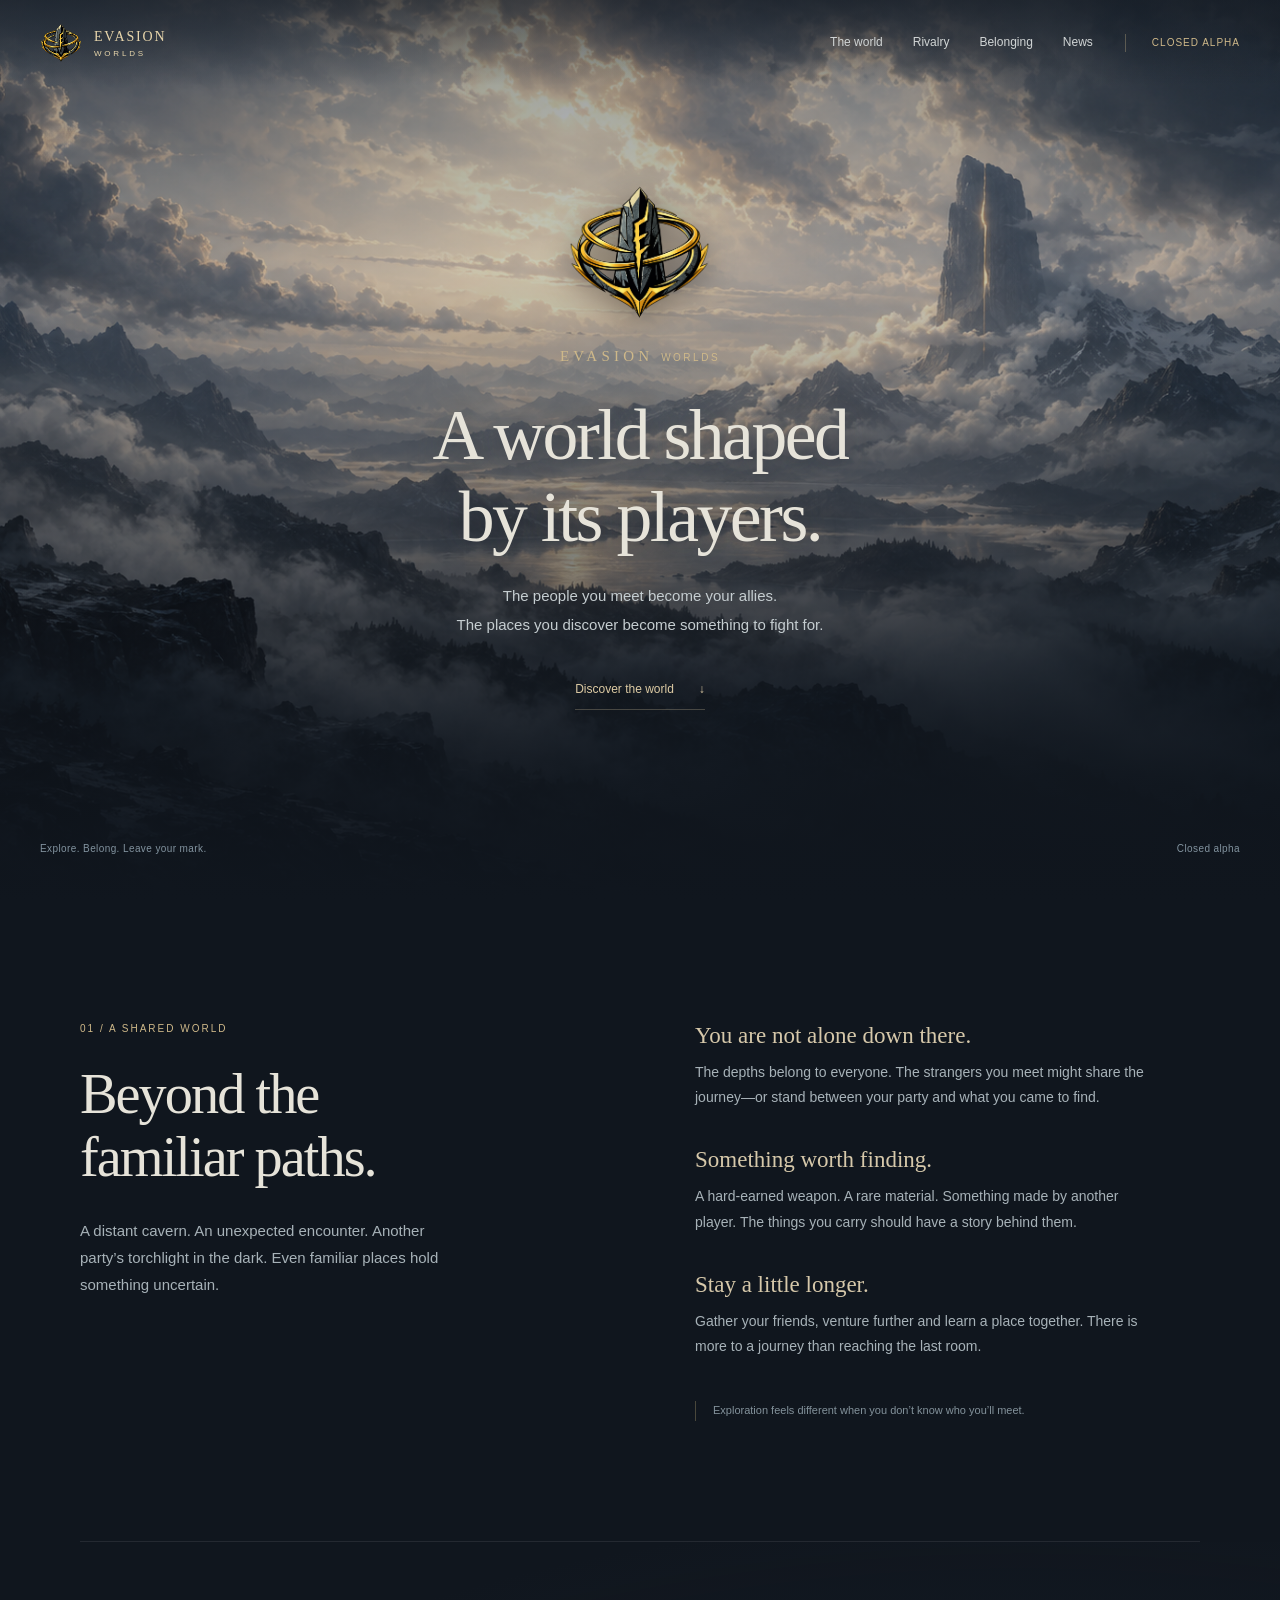
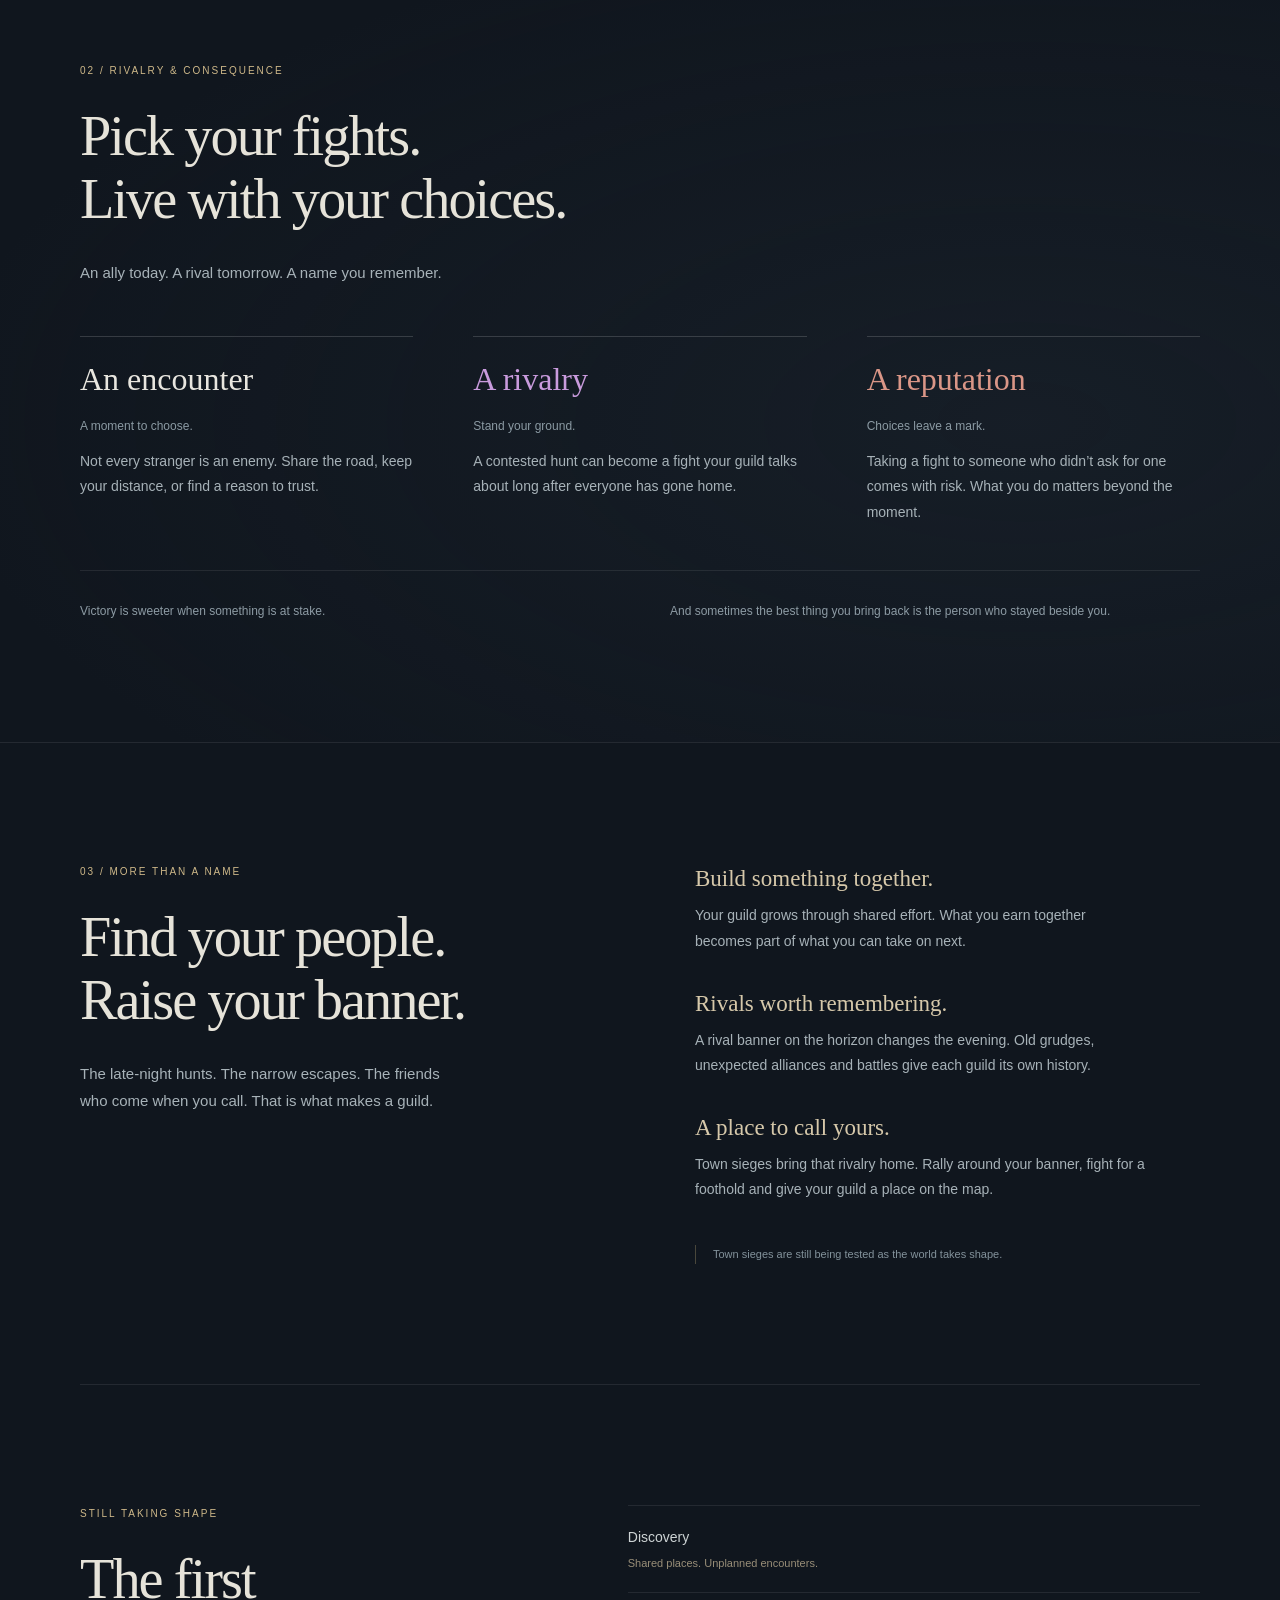
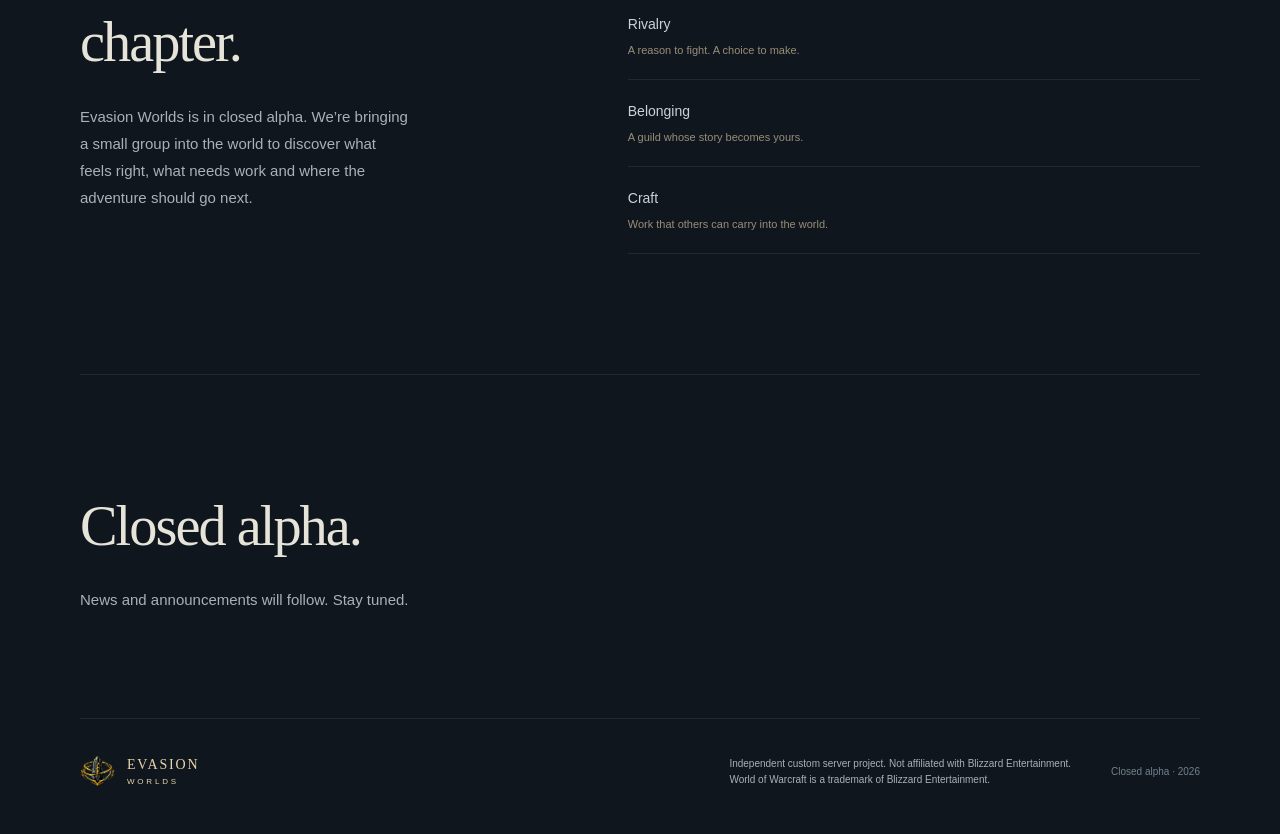
==== index.html @ 2c48daef "Align navigation and metadata with simple alpha notice" ====
<!doctype html>
<html lang="en">
<head>
  <meta charset="utf-8">
  <meta name="viewport" content="width=device-width,initial-scale=1">
  <meta name="theme-color" content="#10161e">
  <meta name="description" content="Explore Evasion Worlds: a shared world of discovery, guild rivalries and choices that leave their mark. Currently in closed alpha.">
  <meta property="og:title" content="Evasion Worlds — A world shaped by its players">
  <meta property="og:description" content="Shared dungeons. Guild rivalries. A world worth fighting for. Currently in closed alpha.">
  <meta property="og:image" content="https://monolitas.github.io/Evasion-Wow-website/assets/mist-world.png">
  <title>Evasion Worlds · Closed Alpha</title>
  <link rel="icon" href="assets/evasion-worlds-mark.png" type="image/png">
  <link rel="preload" href="assets/mist-world.png" as="image">
  <link rel="stylesheet" href="styles.css">
</head>
<body>
  <a class="skip-link" href="#main">Skip to content</a>
  <header class="site-header">
    <a class="brand" href="#home" aria-label="Evasion Worlds home"><img src="assets/evasion-worlds-mark.png" width="42" height="42" alt=""><span>EVASION <small>WORLDS</small></span></a>
    <button class="menu-toggle" aria-controls="navigation" aria-expanded="false" aria-label="Open navigation">Menu <span aria-hidden="true">☰</span></button>
    <nav id="navigation" aria-label="Main navigation"><a href="#world">The world</a><a href="#conflict">Rivalry</a><a href="#guilds">Belonging</a><a href="#join">News</a></nav>
    <span class="alpha-label">Closed alpha</span>
  </header>
  <main id="main">
    <section class="hero" id="home" aria-labelledby="hero-title">
      <div class="hero-art" aria-hidden="true"></div>
      <div class="hero-content">
        <img class="hero-mark" src="assets/evasion-worlds-mark.png" width="156" height="156" alt="Gold rings surrounding the Evasion monolith">
        <p class="wordmark">EVASION <span>WORLDS</span></p>
        <h1 id="hero-title">A world shaped<br>by its players.</h1>
        <p class="hero-description">The people you meet become your allies.<br>The places you discover become something to fight for.</p>
        <a class="text-link" href="#world">Discover the world <span aria-hidden="true">↓</span></a>
      </div>
      <div class="hero-foot"><span>Explore. Belong. Leave your mark.</span><span>Closed alpha</span></div>
    </section>
    <section class="chapter world" id="world" aria-labelledby="world-title">
      <div class="chapter-intro"><p class="eyebrow">01 / A shared world</p><h2 id="world-title">Beyond the<br>familiar paths.</h2><p>A distant cavern. An unexpected encounter. Another party’s torchlight in the dark. Even familiar places hold something uncertain.</p></div>
      <div class="chapter-detail">
        <article><h3>You are not alone down there.</h3><p>The depths belong to everyone. The strangers you meet might share the journey—or stand between your party and what you came to find.</p></article>
        <article><h3>Something worth finding.</h3><p>A hard-earned weapon. A rare material. Something made by another player. The things you carry should have a story behind them.</p></article>
        <article><h3>Stay a little longer.</h3><p>Gather your friends, venture further and learn a place together. There is more to a journey than reaching the last room.</p></article>
        <p class="margin-note">Exploration feels different when you don’t know who you’ll meet.</p>
      </div>
    </section>
    <section class="conflict" id="conflict" aria-labelledby="conflict-title">
      <div class="section-inner">
        <p class="eyebrow">02 / Rivalry & consequence</p><h2 id="conflict-title">Pick your fights.<br>Live with your choices.</h2>
        <p class="section-lead">An ally today. A rival tomorrow. A name you remember.</p>
        <div class="pvp-states">
          <article class="neutral"><span class="state-name">An encounter</span><h3>A moment to choose.</h3><p>Not every stranger is an enemy. Share the road, keep your distance, or find a reason to trust.</p></article>
          <article class="flagged"><span class="state-name">A rivalry</span><h3>Stand your ground.</h3><p>A contested hunt can become a fight your guild talks about long after everyone has gone home.</p></article>
          <article class="karma"><span class="state-name">A reputation</span><h3>Choices leave a mark.</h3><p>Taking a fight to someone who didn’t ask for one comes with risk. What you do matters beyond the moment.</p></article>
        </div>
        <div class="conflict-notes"><p>Victory is sweeter when something is at stake.</p><p>And sometimes the best thing you bring back is the person who stayed beside you.</p></div>
      </div>
    </section>
    <section class="chapter" id="guilds" aria-labelledby="guild-title">
      <div class="chapter-intro"><p class="eyebrow">03 / More than a name</p><h2 id="guild-title">Find your people.<br>Raise your banner.</h2><p>The late-night hunts. The narrow escapes. The friends who come when you call. That is what makes a guild.</p></div>
      <div class="chapter-detail">
        <article><h3>Build something together.</h3><p>Your guild grows through shared effort. What you earn together becomes part of what you can take on next.</p></article>
        <article><h3>Rivals worth remembering.</h3><p>A rival banner on the horizon changes the evening. Old grudges, unexpected alliances and battles give each guild its own history.</p></article>
        <article><h3>A place to call yours.</h3><p>Town sieges bring that rivalry home. Rally around your banner, fight for a foothold and give your guild a place on the map.</p></article>
        <p class="margin-note">Town sieges are still being tested as the world takes shape.</p>
      </div>
    </section>
    <section class="development section-inner" id="progress" aria-labelledby="progress-title">
      <div><p class="eyebrow">Still taking shape</p><h2 id="progress-title">The first<br>chapter.</h2><p>Evasion Worlds is in closed alpha. We’re bringing a small group into the world to discover what feels right, what needs work and where the adventure should go next.</p></div>
      <dl class="progress-list">
        <div><dt>Discovery</dt><dd>Shared places. Unplanned encounters.</dd></div>
        <div><dt>Rivalry</dt><dd>A reason to fight. A choice to make.</dd></div>
        <div><dt>Belonging</dt><dd>A guild whose story becomes yours.</dd></div>
        <div><dt>Craft</dt><dd>Work that others can carry into the world.</dd></div>
      </dl>
    </section>
    <section class="join section-inner" id="join" aria-labelledby="join-title">
      <h2 id="join-title">Closed alpha.</h2>
      <p>News and announcements will follow. Stay tuned.</p>
    </section>
  </main>
  <footer class="site-footer section-inner"><a class="brand" href="#home"><img src="assets/evasion-worlds-mark.png" width="35" height="35" alt=""><span>EVASION <small>WORLDS</small></span></a><p>Independent custom server project. Not affiliated with Blizzard Entertainment.<br>World of Warcraft is a trademark of Blizzard Entertainment.</p><span>Closed alpha · 2026</span></footer>
  <script src="script.js" defer></script>
</body>
</html>
---- styles.css ----
:root{color-scheme:dark;--ink:#10161e;--paper:#e6e3d9;--muted:#a7b2b8;--gold:#ceb889;--line:#ffffff15;--width:min(1120px,calc(100% - 72px))}
*{box-sizing:border-box}html{scroll-behavior:smooth;scroll-padding-top:90px}body{margin:0;background:var(--ink);color:var(--paper);font-family:"Segoe UI",Arial,sans-serif;font-size:15px;line-height:1.8}a{color:inherit;text-decoration:none}button{font:inherit}button,a,summary{-webkit-tap-highlight-color:transparent}a:focus-visible,button:focus-visible,summary:focus-visible{outline:2px solid var(--gold);outline-offset:6px}img{max-width:100%;height:auto}h1,h2,h3,p{margin-top:0}h1,h2,h3{font-family:Georgia,"Times New Roman",serif;font-weight:400}p{color:var(--muted)}.section-inner,.chapter{width:var(--width);margin-inline:auto}.eyebrow{font-size:10px;text-transform:uppercase;letter-spacing:.2em;color:var(--gold);margin-bottom:25px}.skip-link{position:fixed;top:10px;left:12px;background:var(--ink);padding:10px;z-index:99;transform:translateY(-160%)}.skip-link:focus{transform:none}
.site-header{height:86px;position:absolute;top:0;width:100%;z-index:5;display:flex;align-items:center;padding-inline:40px;gap:32px;background:linear-gradient(#10161e80,transparent)}.brand{display:flex;align-items:center;gap:12px;line-height:1.3}.brand img{object-fit:contain}.brand span{font:14px Georgia,serif;letter-spacing:.13em;color:#e7d5ab}.brand small{display:block;font:8px "Segoe UI",sans-serif;letter-spacing:.35em;margin-top:4px}.site-header nav{display:flex;gap:30px;margin-left:auto}.site-header nav a{font-size:12px;color:#d1d5d5}.site-header nav a:hover{color:#eed4a1}.alpha-label{font-size:10px;letter-spacing:.1em;text-transform:uppercase;color:var(--gold);border-left:1px solid #ccb88b55;padding-left:26px}.menu-toggle{display:none}
.hero{min-height:850px;height:min(1000px,100svh);position:relative;isolation:isolate;display:flex;align-items:center;justify-content:center;padding:110px 24px 120px}.hero-art{position:absolute;inset:0;z-index:-2;background:url("assets/mist-world.png") center/cover no-repeat}.hero::before{content:"";position:absolute;inset:0;z-index:-1;background:linear-gradient(#10161e75 0%,#10161e38 30%,#10161e85 64%,var(--ink) 100%)}.hero-content{text-align:center;max-width:780px}.hero-mark{display:block;width:145px;height:145px;object-fit:contain;margin:0 auto 23px;filter:drop-shadow(0 6px 16px #0006)}.wordmark{font:15px Georgia,serif;letter-spacing:.28em;color:var(--gold);margin-bottom:30px}.wordmark span{font:10px "Segoe UI",sans-serif;letter-spacing:.25em}.hero h1{font-size:clamp(44px,5.6vw,76px);line-height:1.14;letter-spacing:-.035em;margin-bottom:24px;text-shadow:0 2px 28px #10161e80}.hero-description{font-size:15px;line-height:1.9;color:#c5cdd0;margin-bottom:35px}.text-link{display:inline-flex;gap:25px;color:#ddcba4;font-size:12px;align-items:center;border-bottom:1px solid #ddcba444;padding-bottom:8px}.text-link:hover{border-color:#ddcba4}.hero-foot{position:absolute;bottom:42px;left:40px;right:40px;display:flex;justify-content:space-between;color:#82939f;font-size:10px;letter-spacing:.04em}
.chapter{display:grid;grid-template-columns:1fr 1fr;gap:110px;padding:120px 0;border-bottom:1px solid var(--line)}h2{font-size:clamp(40px,4.4vw,60px);line-height:1.12;letter-spacing:-.035em;margin-bottom:28px}.chapter-intro>p:last-child{max-width:380px}.chapter-detail article{margin-bottom:34px}.chapter-detail h3{font-size:23px;line-height:1.35;margin-bottom:9px;color:#d6c8aa}.chapter-detail p{font-size:14px;margin-bottom:0;max-width:450px}.chapter-detail .margin-note{font-size:11px;color:#83929b;border-left:1px solid #beaa7555;padding-left:17px;margin-top:42px}
.conflict{padding:120px 0;background:radial-gradient(ellipse at 80% 60%,#26323e45,transparent 75%);border-bottom:1px solid var(--line)}.section-lead{margin-bottom:50px}.pvp-states{display:grid;grid-template-columns:repeat(3,1fr);gap:60px}.pvp-states article{border-top:1px solid #ffffff28;padding-top:23px}.state-name{font:32px Georgia,serif;display:block;line-height:1.2;margin-bottom:17px}.pvp-states h3{font-family:"Segoe UI",sans-serif;font-size:12px;color:#8b9aa3}.pvp-states p{font-size:14px;margin-bottom:0}.neutral .state-name{color:#e8e6df}.flagged .state-name{color:#c99bdd}.karma .state-name{color:#da9687}.conflict-notes{display:flex;gap:60px;margin-top:45px;padding-top:30px;border-top:1px solid var(--line)}.conflict-notes p{font-size:12px;flex:1;color:#8d9ba4;margin-bottom:0}
.development{display:grid;grid-template-columns:1fr 1.25fr;gap:90px;padding:120px 0;border-bottom:1px solid var(--line)}.development>div>p:last-child{max-width:330px}.progress-list{margin:0;align-self:center}.progress-list>div{padding:19px 0;border-bottom:1px solid var(--line)}.progress-list>div:first-child{border-top:1px solid var(--line)}dt{font-size:14px;color:#cdd3d4}dd{margin:3px 0 0;font-size:11px;color:#988e78}.join{padding:120px 0 90px}.join>p:not(.eyebrow){max-width:570px}.join-steps{display:flex;gap:40px;margin:38px 0 55px;padding:24px 0;border-block:1px solid var(--line);font-size:12px;color:#a8b1b5}.join-steps b{font-weight:400;color:var(--gold);margin-right:12px;font-family:Georgia,serif}.faq{max-width:760px}.faq details{border-bottom:1px solid var(--line)}.faq summary{cursor:pointer;padding:19px 0;color:#d3d7d6;font-size:14px}.faq p{font-size:13px;margin:0 0 23px;max-width:640px}.site-footer{display:flex;align-items:center;gap:40px;border-top:1px solid var(--line);padding:35px 0 45px}.site-footer p{font-size:10px;line-height:1.6;margin:0 0 0 auto}.site-footer>span{font-size:10px;white-space:nowrap;color:#71818c}
@media(max-width:900px){:root{--width:calc(100% - 48px)}.site-header{padding-inline:24px;gap:20px}.site-header nav{gap:20px}.alpha-label{display:none}.chapter{gap:55px}.development{gap:45px}.pvp-states{gap:30px}.hero{min-height:800px}.site-footer{flex-wrap:wrap}.site-footer p{margin-left:0}.join-steps{gap:25px}}
@media(max-width:600px){:root{--width:calc(100% - 40px)}html{scroll-padding-top:25px}.site-header{height:75px;padding-inline:20px}.brand span{font-size:12px}.brand img{width:35px}.menu-toggle{display:flex;align-items:center;gap:12px;margin-left:auto;background:none;border:0;color:#d3d5d2;padding:10px;font-size:12px;cursor:pointer}.site-header nav{display:none;position:absolute;right:20px;top:65px;padding:22px;background:#151e27f5;border:1px solid #ffffff20;min-width:190px;flex-direction:column;gap:18px}.site-header nav.open{display:flex}.hero{min-height:760px;height:100svh;padding-inline:20px}.hero-mark{width:120px;height:120px}.hero h1{font-size:45px}.hero-description{font-size:13px}.hero-foot{left:20px;right:20px;bottom:28px;font-size:9px;gap:20px}.hero-foot span:last-child{text-align:right}.chapter,.development{grid-template-columns:1fr;gap:35px;padding:80px 0}h2{font-size:44px}.chapter-detail .margin-note{margin-top:25px}.conflict{padding:80px 0}.pvp-states{grid-template-columns:1fr;gap:35px}.conflict-notes{display:block;margin-top:30px}.conflict-notes p+p{margin-top:20px}.join{padding-top:80px}.join-steps{flex-direction:column;gap:15px}.site-footer{gap:22px}.site-footer p{order:3;width:100%}.site-footer>span{margin-left:auto}}
@media(prefers-reduced-motion:reduce){html{scroll-behavior:auto}}
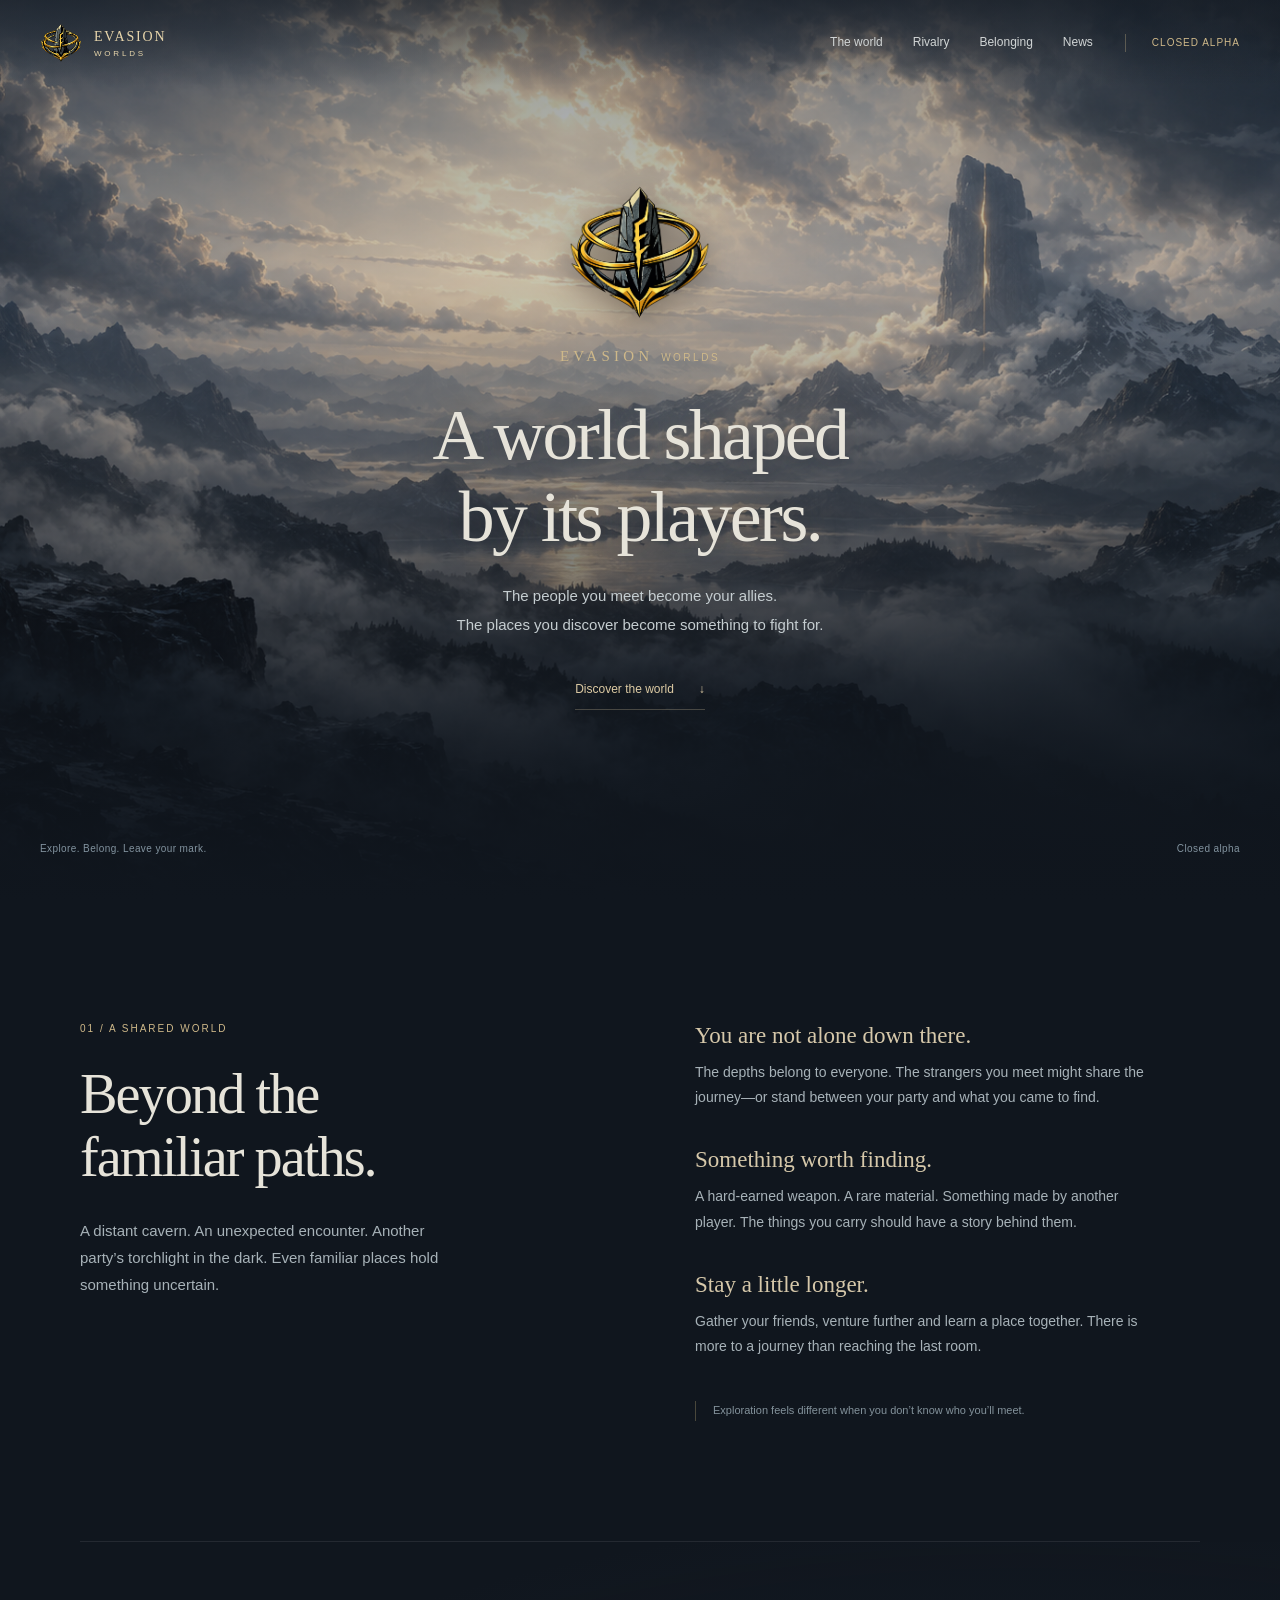
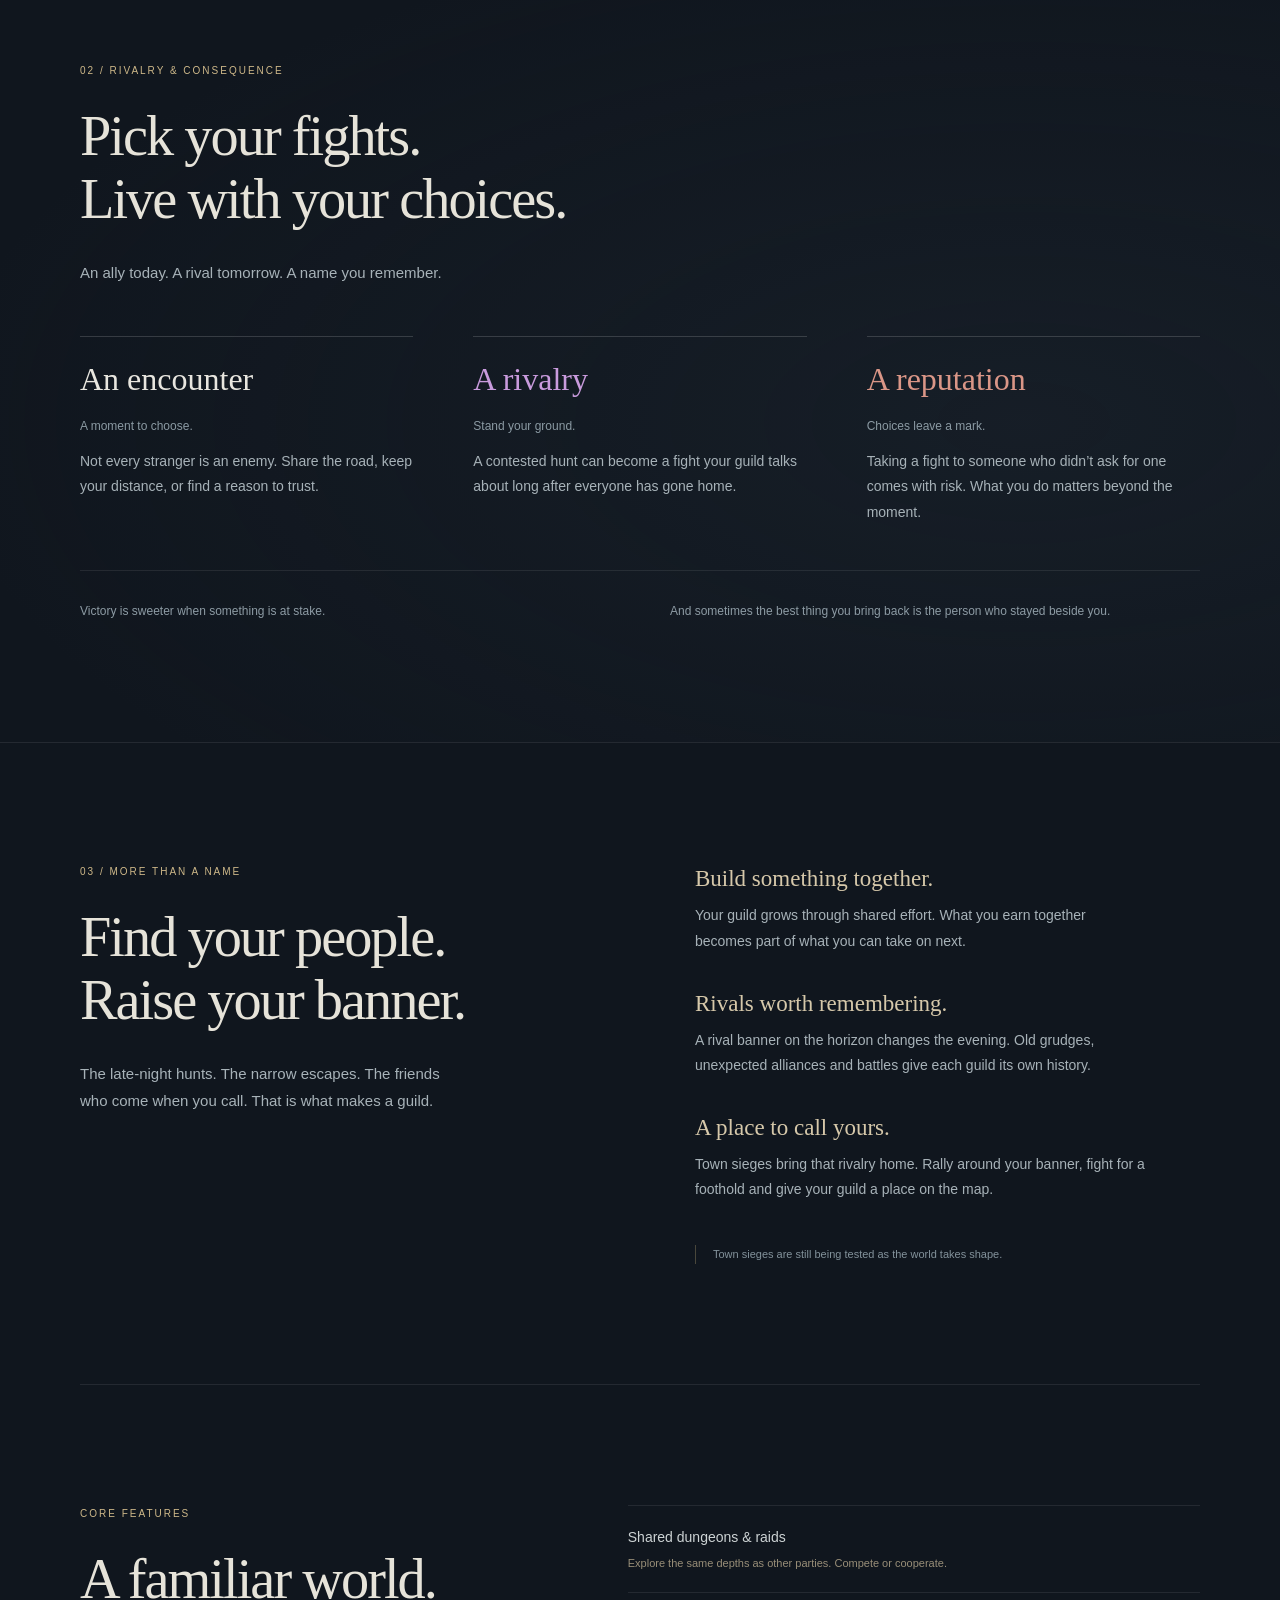
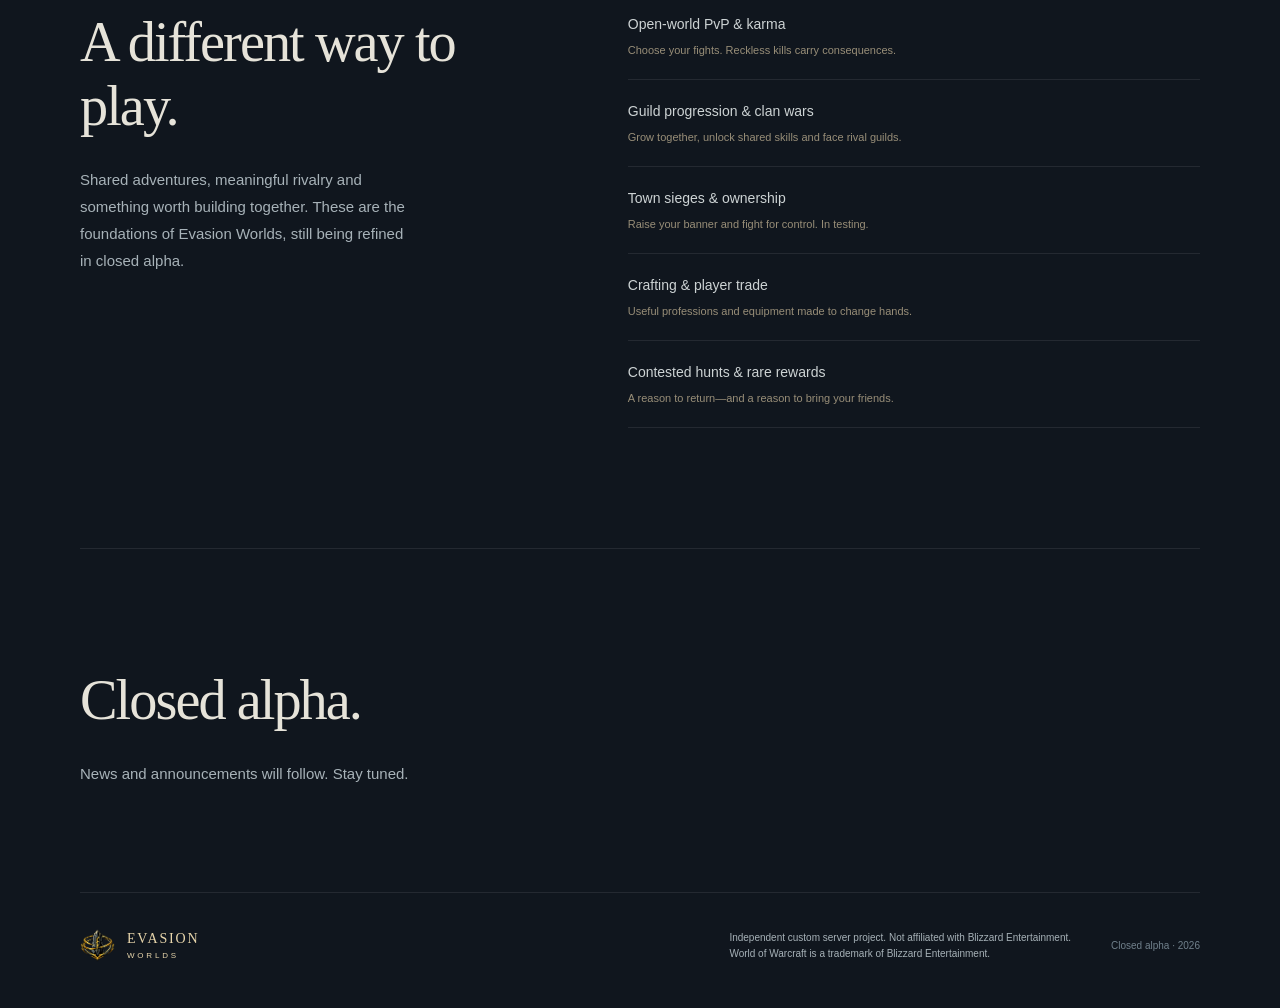
==== commit 19c41c6f: "Add concise Evasion core features overview" ====
--- a/index.html
+++ b/index.html
@@ -64,12 +64,14 @@
       </div>
     </section>
     <section class="development section-inner" id="progress" aria-labelledby="progress-title">
-      <div><p class="eyebrow">Still taking shape</p><h2 id="progress-title">The first<br>chapter.</h2><p>Evasion Worlds is in closed alpha. We’re bringing a small group into the world to discover what feels right, what needs work and where the adventure should go next.</p></div>
+      <div><p class="eyebrow">Core features</p><h2 id="progress-title">A familiar world.<br>A different way to play.</h2><p>Shared adventures, meaningful rivalry and something worth building together. These are the foundations of Evasion Worlds, still being refined in closed alpha.</p></div>
       <dl class="progress-list">
-        <div><dt>Discovery</dt><dd>Shared places. Unplanned encounters.</dd></div>
-        <div><dt>Rivalry</dt><dd>A reason to fight. A choice to make.</dd></div>
-        <div><dt>Belonging</dt><dd>A guild whose story becomes yours.</dd></div>
-        <div><dt>Craft</dt><dd>Work that others can carry into the world.</dd></div>
+        <div><dt>Shared dungeons & raids</dt><dd>Explore the same depths as other parties. Compete or cooperate.</dd></div>
+        <div><dt>Open-world PvP & karma</dt><dd>Choose your fights. Reckless kills carry consequences.</dd></div>
+        <div><dt>Guild progression & clan wars</dt><dd>Grow together, unlock shared skills and face rival guilds.</dd></div>
+        <div><dt>Town sieges & ownership</dt><dd>Raise your banner and fight for control. In testing.</dd></div>
+        <div><dt>Crafting & player trade</dt><dd>Useful professions and equipment made to change hands.</dd></div>
+        <div><dt>Contested hunts & rare rewards</dt><dd>A reason to return—and a reason to bring your friends.</dd></div>
       </dl>
     </section>
     <section class="join section-inner" id="join" aria-labelledby="join-title">
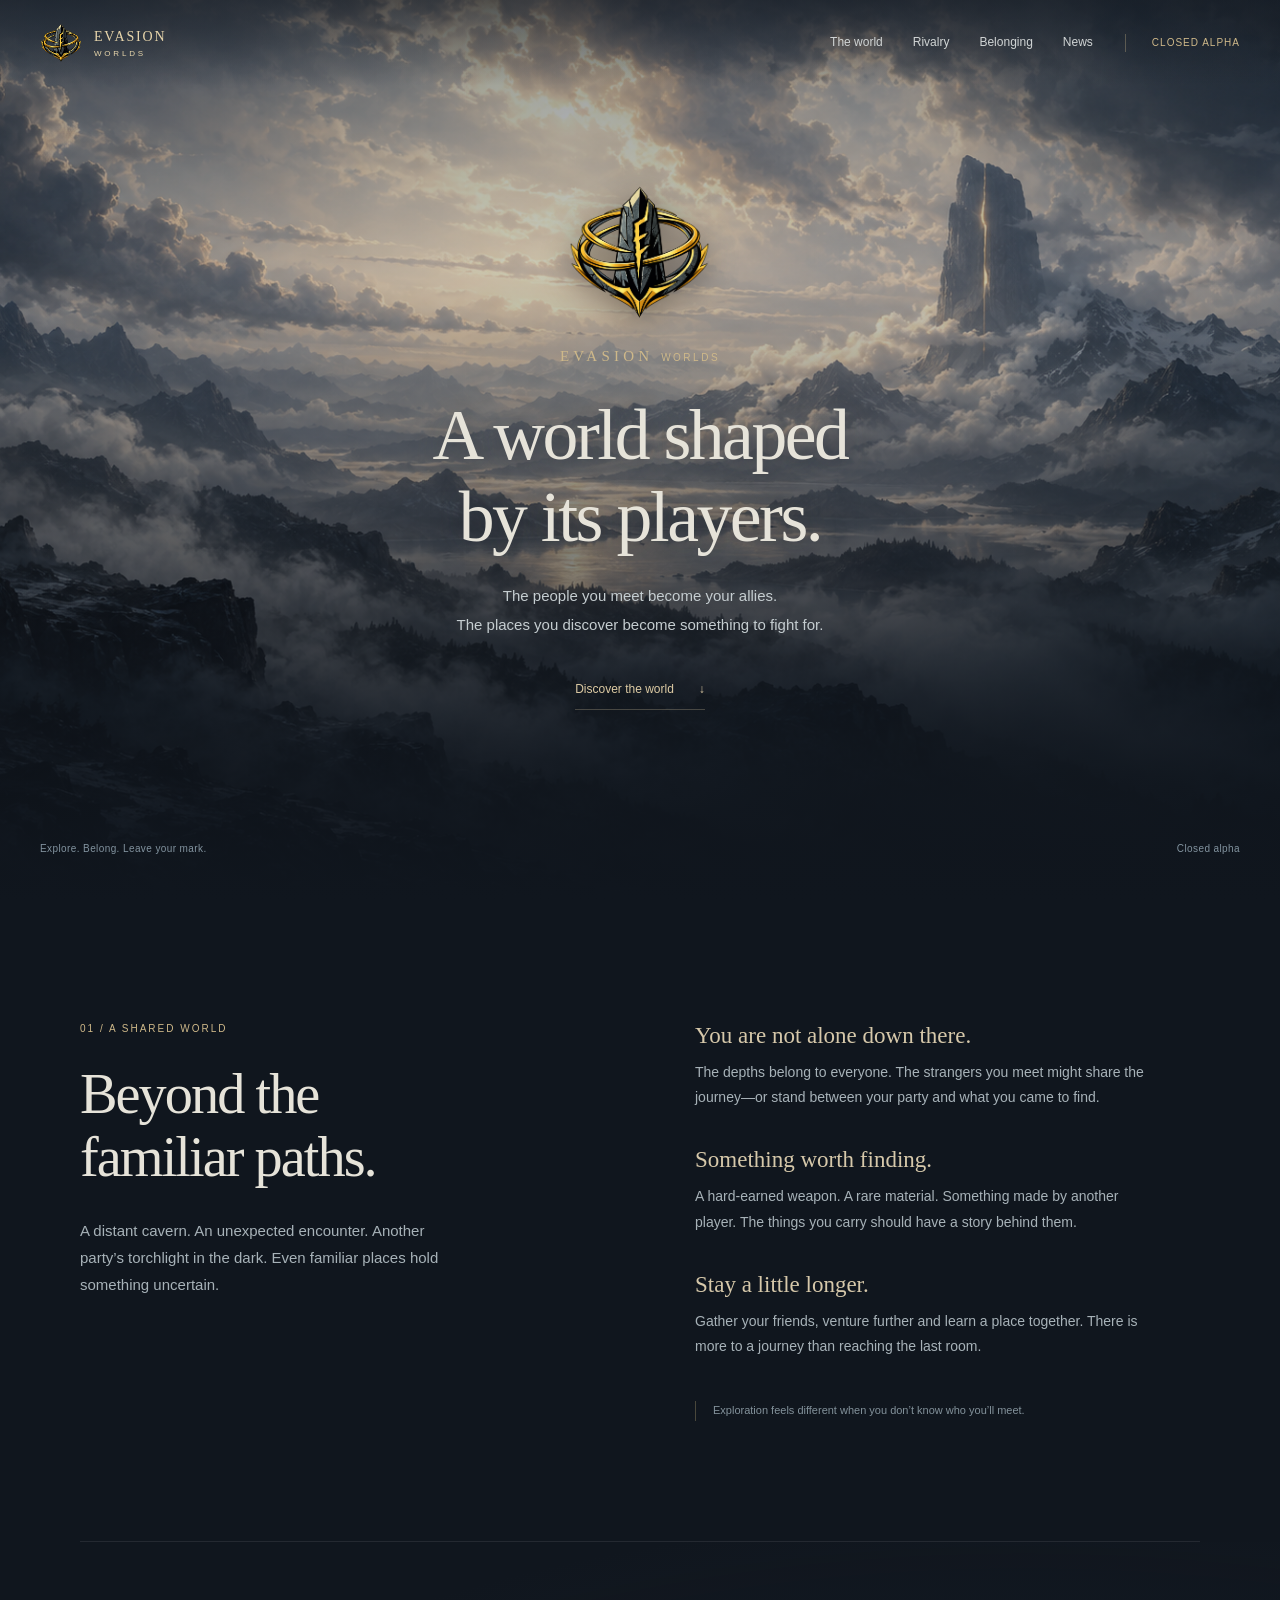
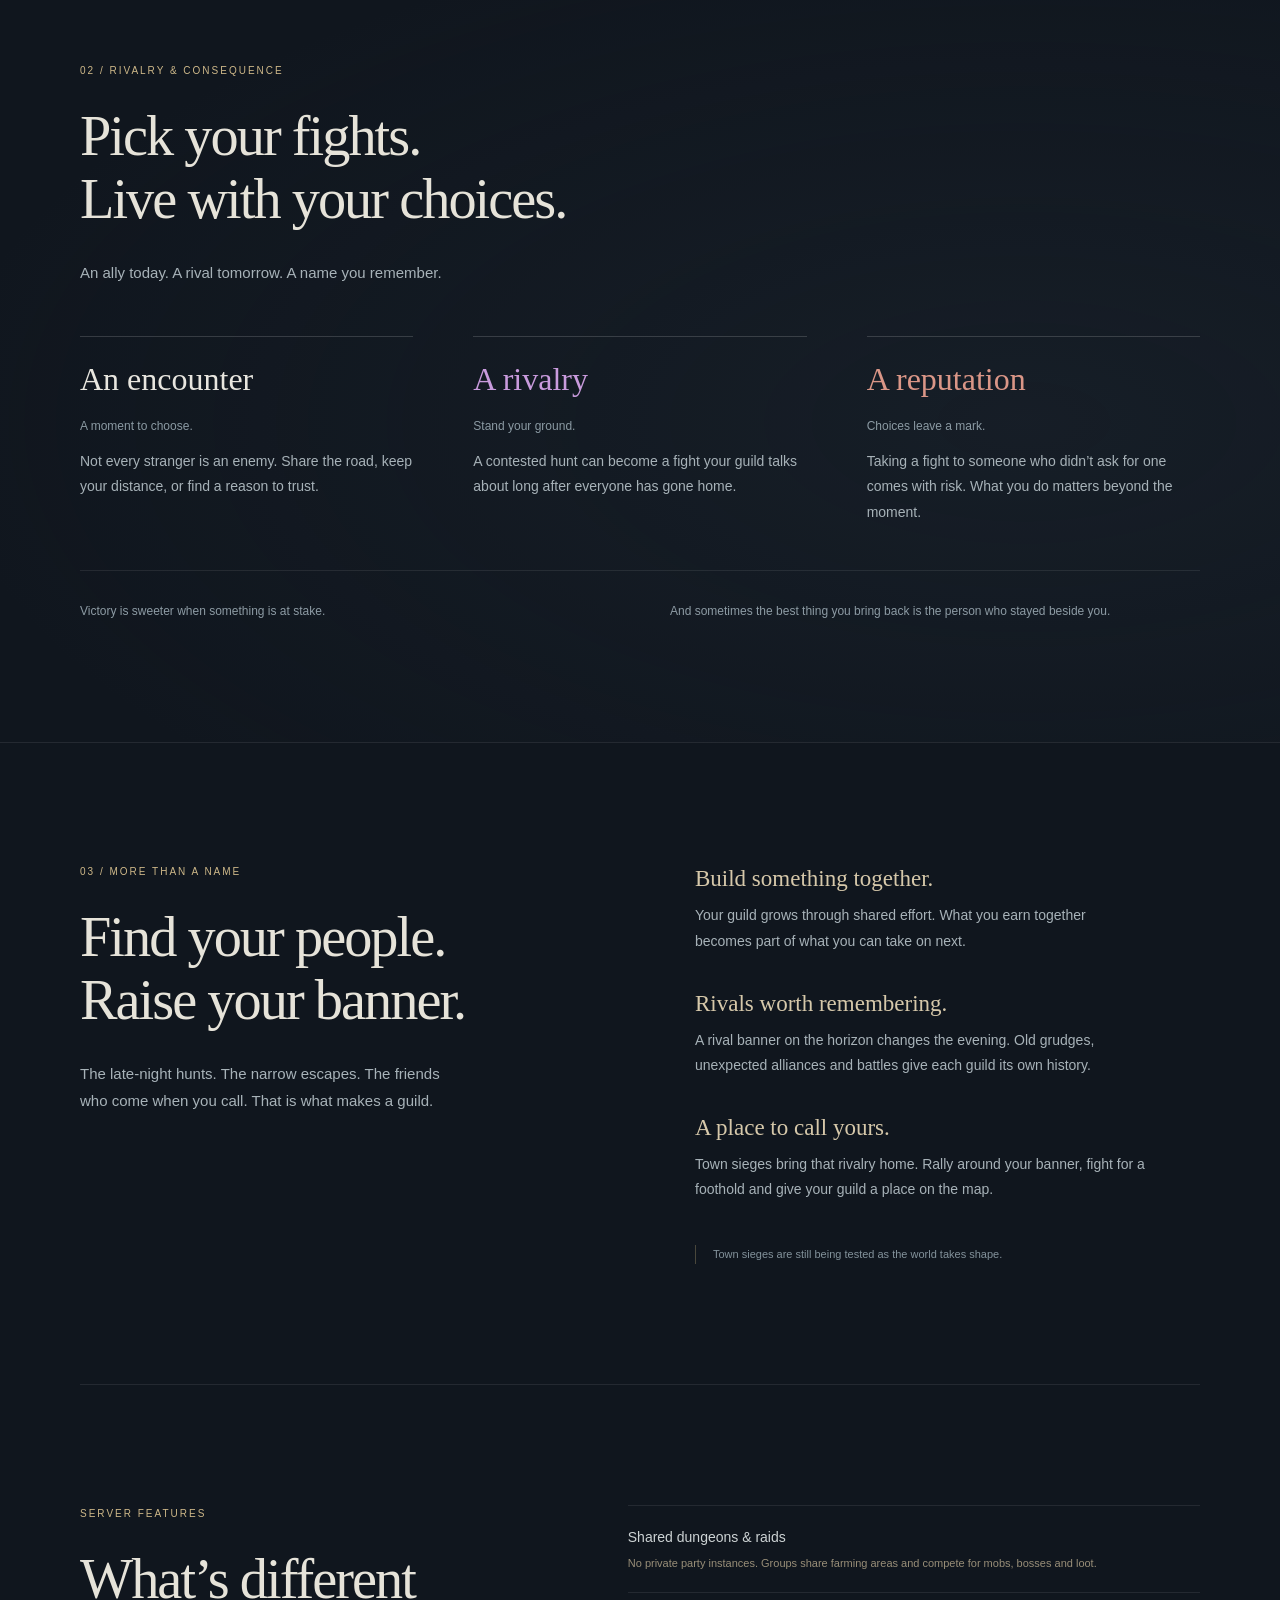
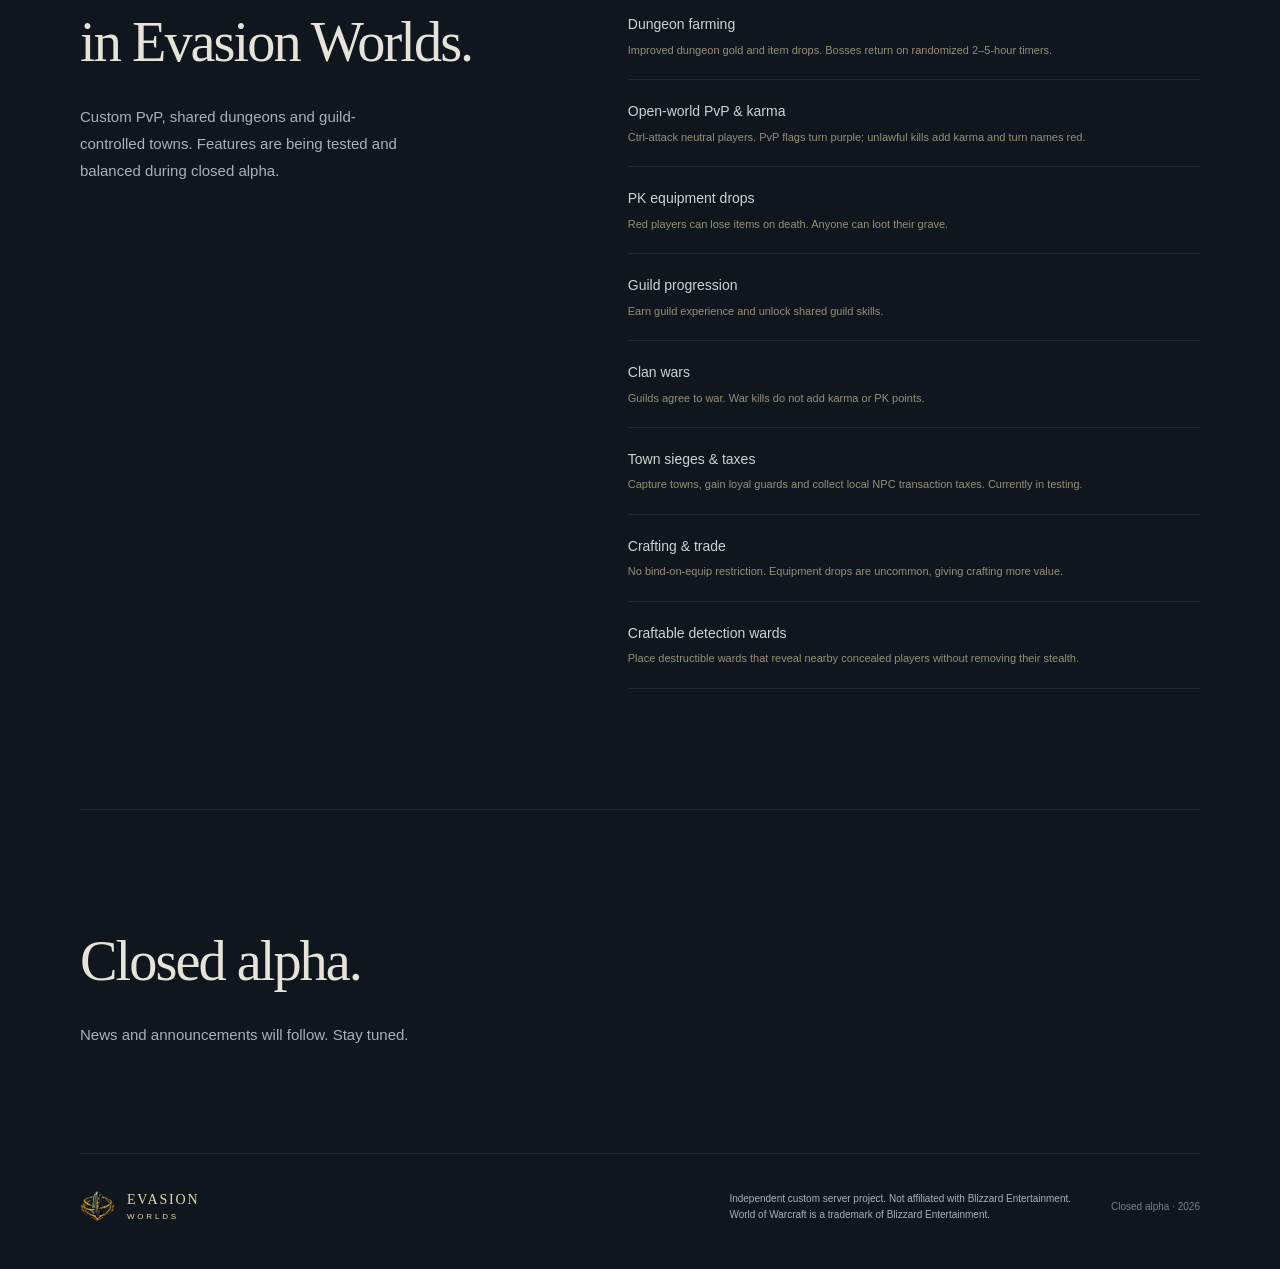
==== commit d715ea82: "Replace abstract feature copy with concise server mechanics" ====
--- a/index.html
+++ b/index.html
@@ -64,14 +64,17 @@
       </div>
     </section>
     <section class="development section-inner" id="progress" aria-labelledby="progress-title">
-      <div><p class="eyebrow">Core features</p><h2 id="progress-title">A familiar world.<br>A different way to play.</h2><p>Shared adventures, meaningful rivalry and something worth building together. These are the foundations of Evasion Worlds, still being refined in closed alpha.</p></div>
+      <div><p class="eyebrow">Server features</p><h2 id="progress-title">What’s different<br>in Evasion Worlds.</h2><p>Custom PvP, shared dungeons and guild-controlled towns. Features are being tested and balanced during closed alpha.</p></div>
       <dl class="progress-list">
-        <div><dt>Shared dungeons & raids</dt><dd>Explore the same depths as other parties. Compete or cooperate.</dd></div>
-        <div><dt>Open-world PvP & karma</dt><dd>Choose your fights. Reckless kills carry consequences.</dd></div>
-        <div><dt>Guild progression & clan wars</dt><dd>Grow together, unlock shared skills and face rival guilds.</dd></div>
-        <div><dt>Town sieges & ownership</dt><dd>Raise your banner and fight for control. In testing.</dd></div>
-        <div><dt>Crafting & player trade</dt><dd>Useful professions and equipment made to change hands.</dd></div>
-        <div><dt>Contested hunts & rare rewards</dt><dd>A reason to return—and a reason to bring your friends.</dd></div>
+        <div><dt>Shared dungeons & raids</dt><dd>No private party instances. Groups share farming areas and compete for mobs, bosses and loot.</dd></div>
+        <div><dt>Dungeon farming</dt><dd>Improved dungeon gold and item drops. Bosses return on randomized 2–5-hour timers.</dd></div>
+        <div><dt>Open-world PvP & karma</dt><dd>Ctrl-attack neutral players. PvP flags turn purple; unlawful kills add karma and turn names red.</dd></div>
+        <div><dt>PK equipment drops</dt><dd>Red players can lose items on death. Anyone can loot their grave.</dd></div>
+        <div><dt>Guild progression</dt><dd>Earn guild experience and unlock shared guild skills.</dd></div>
+        <div><dt>Clan wars</dt><dd>Guilds agree to war. War kills do not add karma or PK points.</dd></div>
+        <div><dt>Town sieges & taxes</dt><dd>Capture towns, gain loyal guards and collect local NPC transaction taxes. Currently in testing.</dd></div>
+        <div><dt>Crafting & trade</dt><dd>No bind-on-equip restriction. Equipment drops are uncommon, giving crafting more value.</dd></div>
+        <div><dt>Craftable detection wards</dt><dd>Place destructible wards that reveal nearby concealed players without removing their stealth.</dd></div>
       </dl>
     </section>
     <section class="join section-inner" id="join" aria-labelledby="join-title">
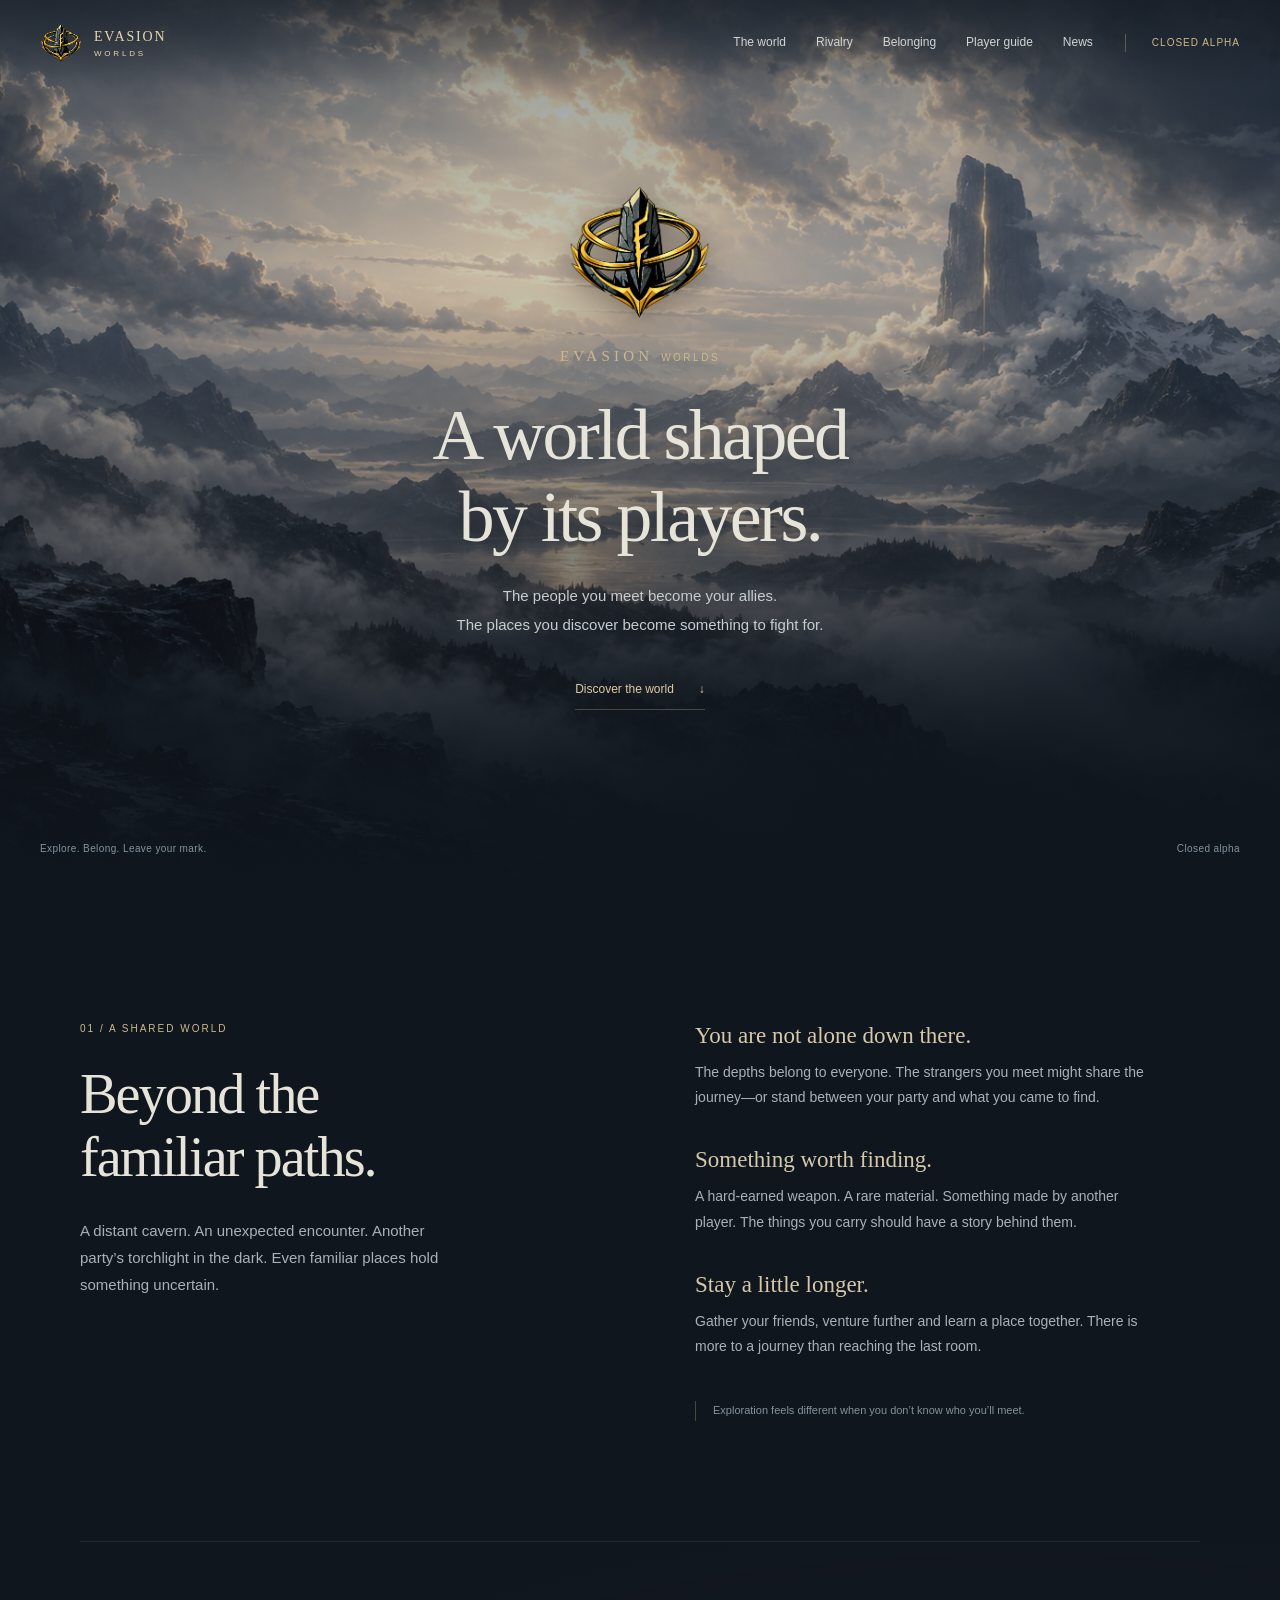
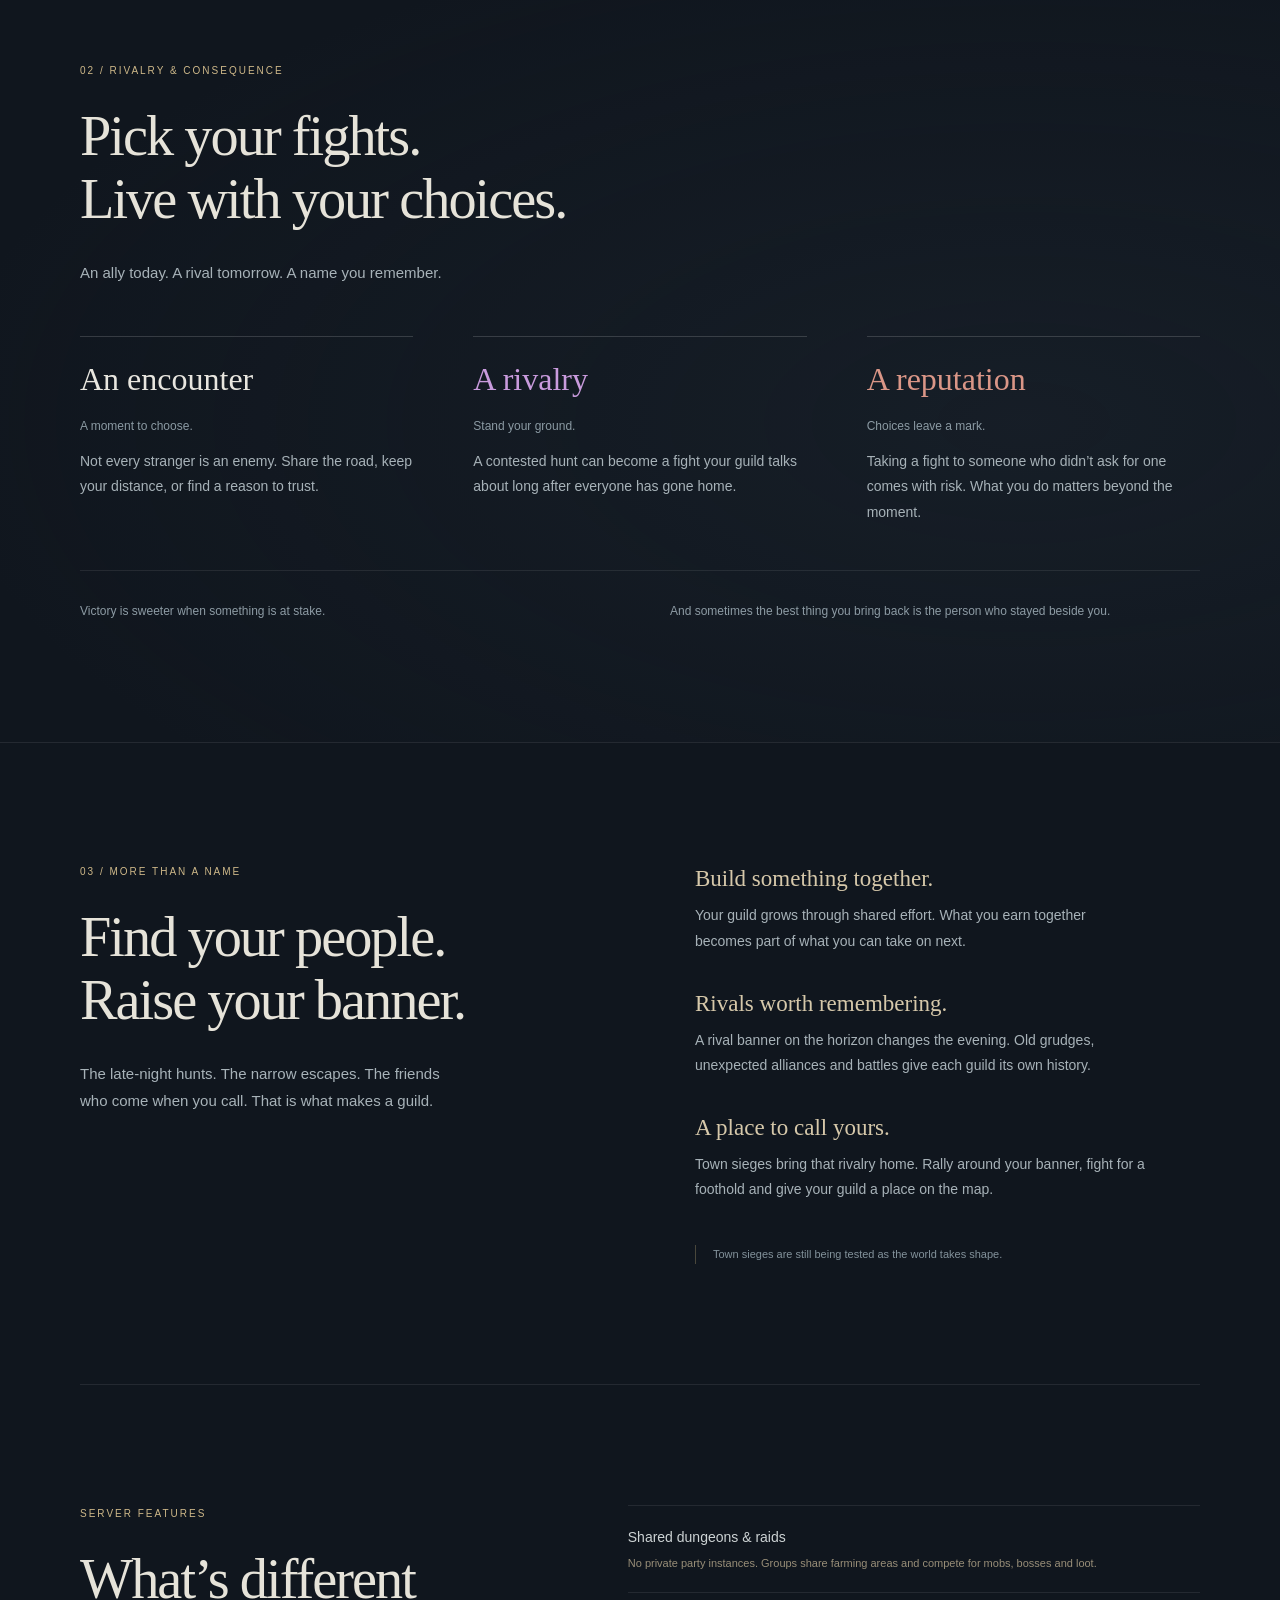
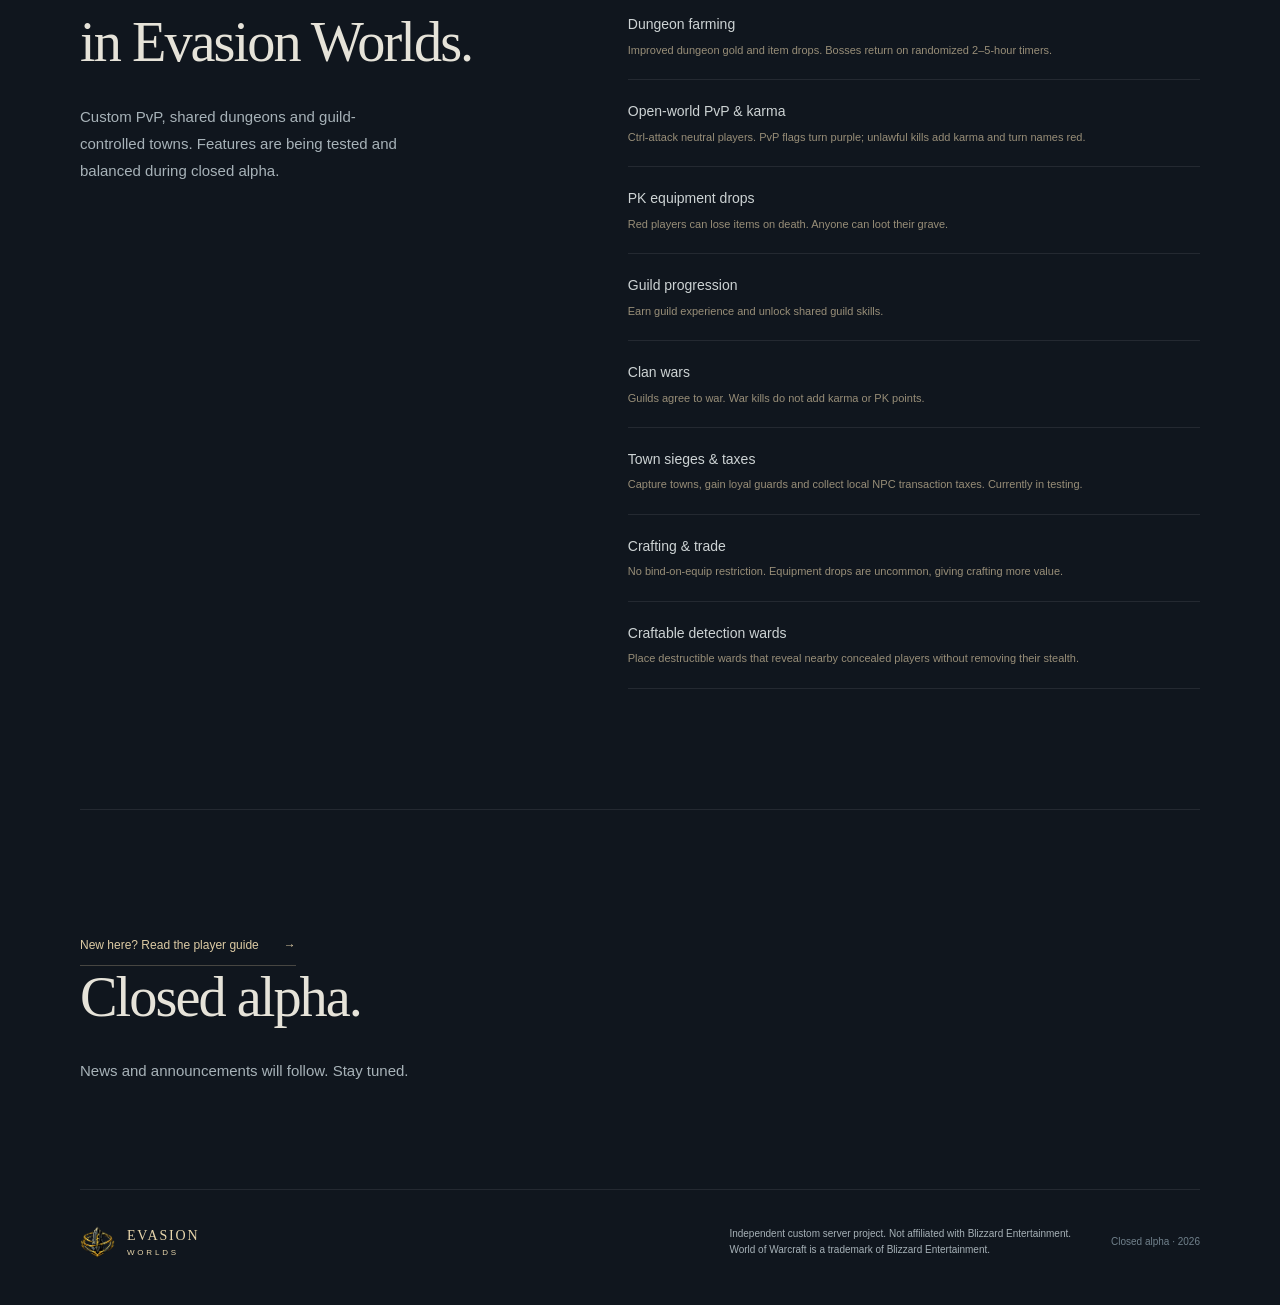
==== commit bc874b9b: "Add practical player onboarding guide for Evasion systems" ====
--- a/index.html
+++ b/index.html
@@ -18,7 +18,7 @@
   <header class="site-header">
     <a class="brand" href="#home" aria-label="Evasion Worlds home"><img src="assets/evasion-worlds-mark.png" width="42" height="42" alt=""><span>EVASION <small>WORLDS</small></span></a>
     <button class="menu-toggle" aria-controls="navigation" aria-expanded="false" aria-label="Open navigation">Menu <span aria-hidden="true">☰</span></button>
-    <nav id="navigation" aria-label="Main navigation"><a href="#world">The world</a><a href="#conflict">Rivalry</a><a href="#guilds">Belonging</a><a href="#join">News</a></nav>
+    <nav id="navigation" aria-label="Main navigation"><a href="#world">The world</a><a href="#conflict">Rivalry</a><a href="#guilds">Belonging</a><a href="guide.html">Player guide</a><a href="#join">News</a></nav>
     <span class="alpha-label">Closed alpha</span>
   </header>
   <main id="main">
@@ -78,6 +78,7 @@
       </dl>
     </section>
     <section class="join section-inner" id="join" aria-labelledby="join-title">
+      <a class="text-link" href="guide.html">New here? Read the player guide <span aria-hidden="true">→</span></a>
       <h2 id="join-title">Closed alpha.</h2>
       <p>News and announcements will follow. Stay tuned.</p>
     </section>
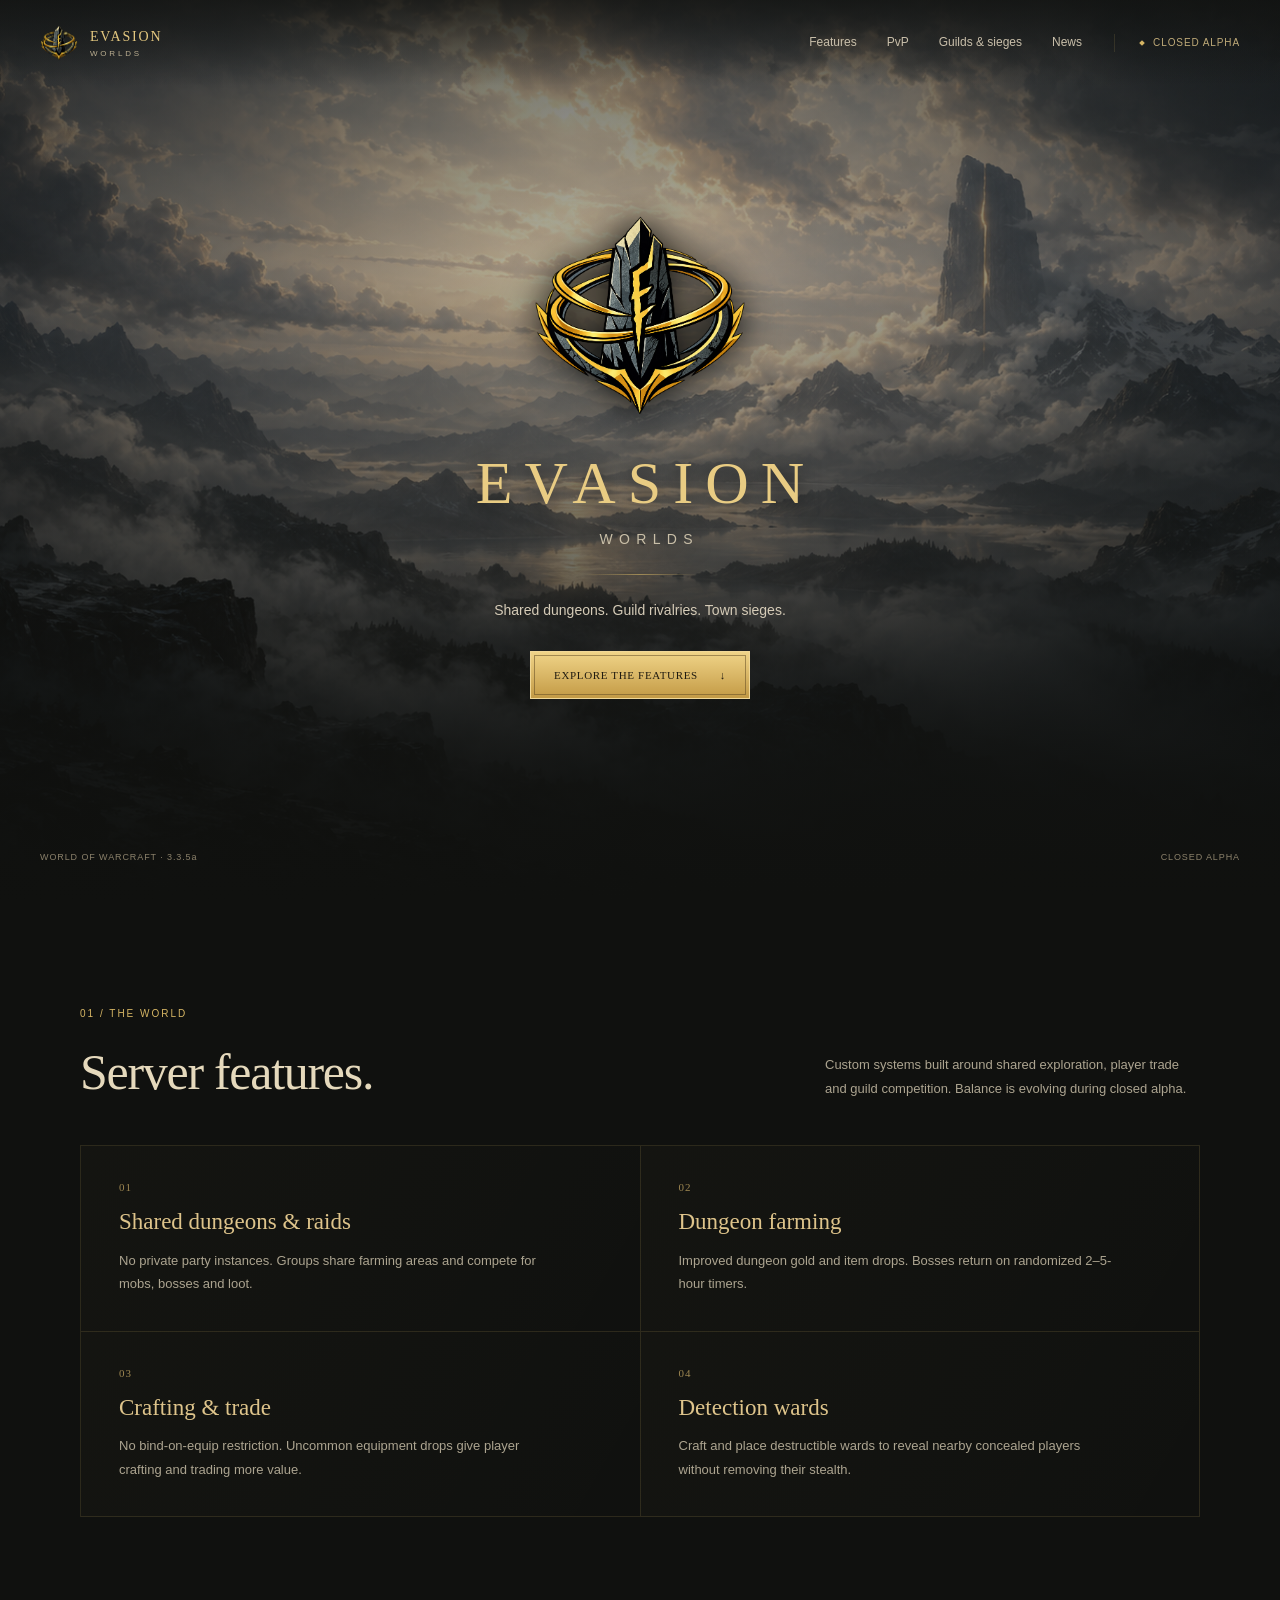
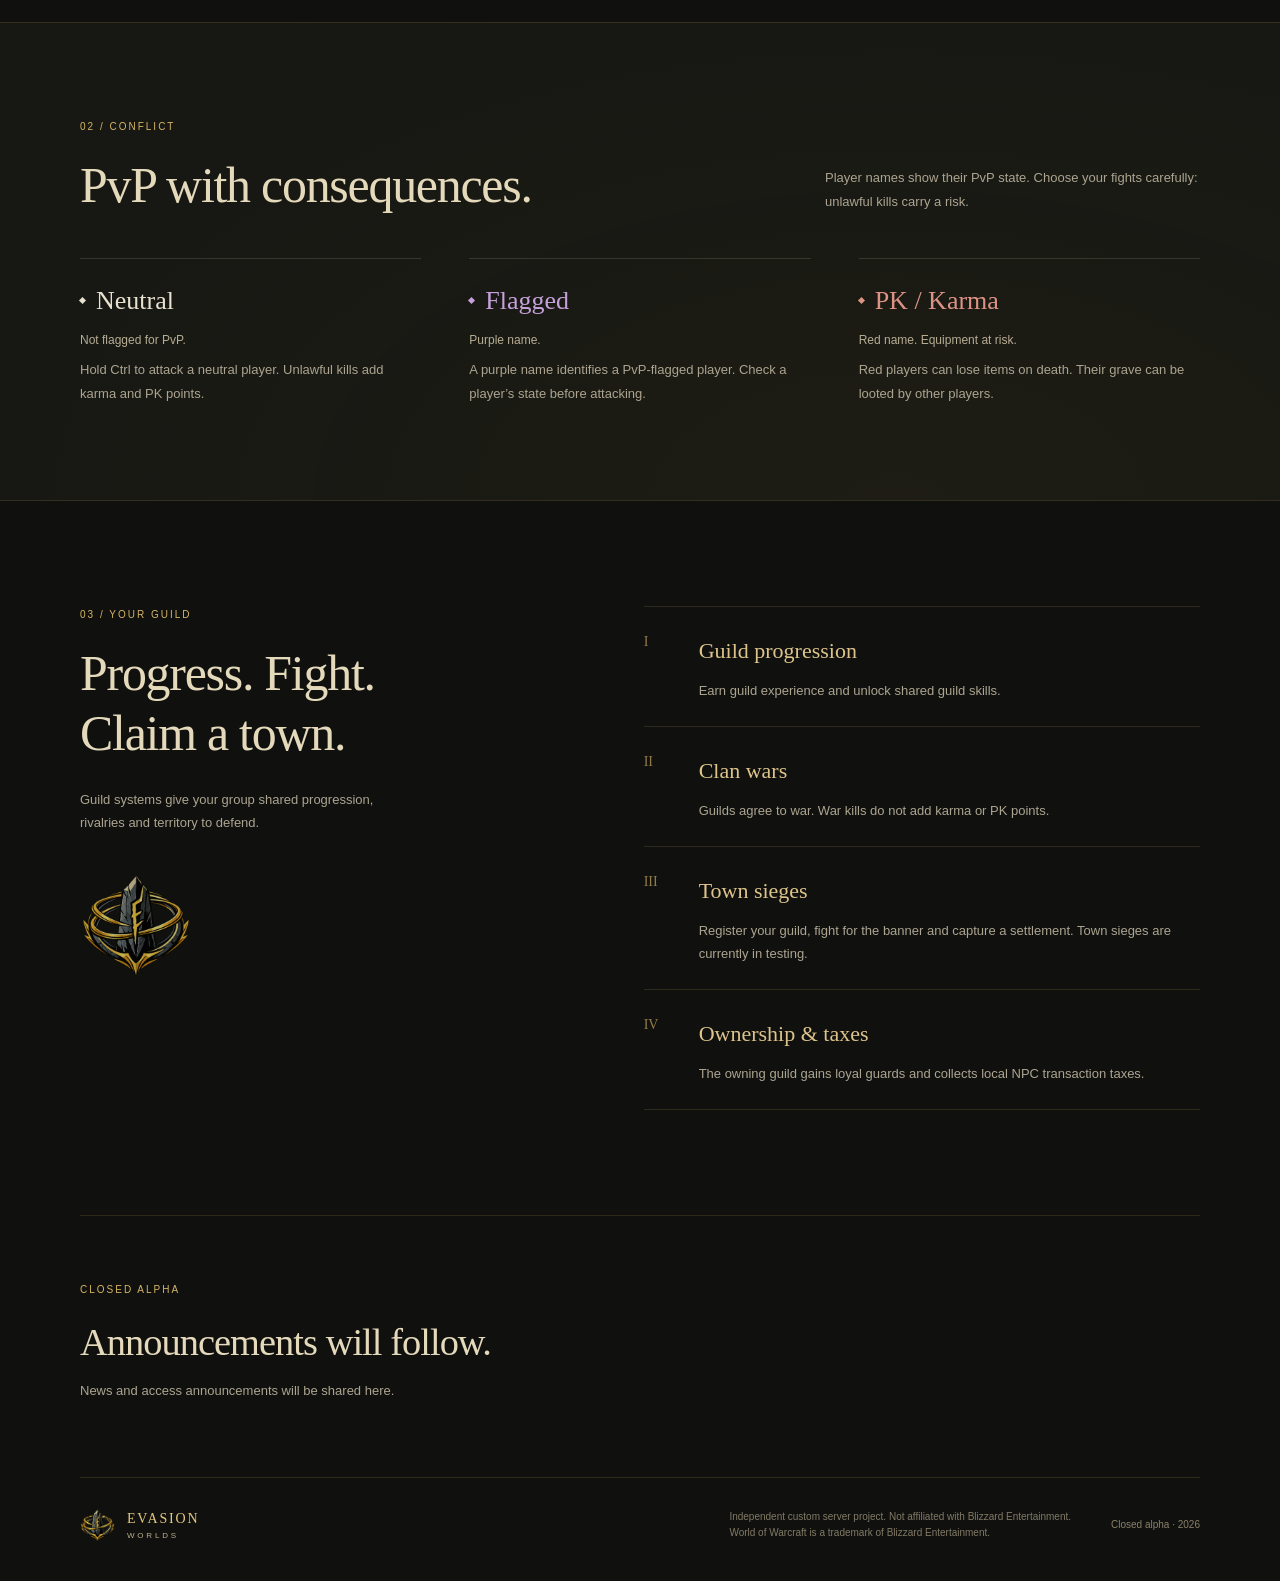
==== commit 78f23496: "Match Evasion website to launcher monolith theme" ====
--- a/index.html
+++ b/index.html
@@ -3,87 +3,74 @@
 <head>
   <meta charset="utf-8">
   <meta name="viewport" content="width=device-width,initial-scale=1">
-  <meta name="theme-color" content="#10161e">
-  <meta name="description" content="Explore Evasion Worlds: a shared world of discovery, guild rivalries and choices that leave their mark. Currently in closed alpha.">
-  <meta property="og:title" content="Evasion Worlds — A world shaped by its players">
-  <meta property="og:description" content="Shared dungeons. Guild rivalries. A world worth fighting for. Currently in closed alpha.">
-  <meta property="og:image" content="https://monolitas.github.io/Evasion-Wow-website/assets/mist-world.png">
+  <meta name="theme-color" content="#10110f">
+  <meta name="description" content="Evasion Worlds: shared dungeons, open-world PvP, guild progression and town sieges. Currently in closed alpha.">
+  <meta property="og:title" content="Evasion Worlds · Closed Alpha">
+  <meta property="og:description" content="Shared dungeons. Guild wars. Town sieges. Explore the custom systems of Evasion Worlds.">
+  <meta property="og:image" content="https://monolitas.github.io/Evasion-Wow-website/assets/evasion-worlds-mark.png">
   <title>Evasion Worlds · Closed Alpha</title>
+  <link rel="icon" href="assets/evasion-worlds.ico" sizes="any">
   <link rel="icon" href="assets/evasion-worlds-mark.png" type="image/png">
+  <link rel="apple-touch-icon" href="assets/evasion-worlds-mark.png">
   <link rel="preload" href="assets/mist-world.png" as="image">
-  <link rel="stylesheet" href="styles.css">
+  <link rel="stylesheet" href="styles.css?v=1.2.1">
 </head>
 <body>
   <a class="skip-link" href="#main">Skip to content</a>
   <header class="site-header">
-    <a class="brand" href="#home" aria-label="Evasion Worlds home"><img src="assets/evasion-worlds-mark.png" width="42" height="42" alt=""><span>EVASION <small>WORLDS</small></span></a>
+    <a class="brand" href="#home" aria-label="Evasion Worlds home"><img src="assets/evasion-worlds-mark.png" width="38" height="38" alt=""><span>EVASION <small>WORLDS</small></span></a>
     <button class="menu-toggle" aria-controls="navigation" aria-expanded="false" aria-label="Open navigation">Menu <span aria-hidden="true">☰</span></button>
-    <nav id="navigation" aria-label="Main navigation"><a href="#world">The world</a><a href="#conflict">Rivalry</a><a href="#guilds">Belonging</a><a href="guide.html">Player guide</a><a href="#join">News</a></nav>
-    <span class="alpha-label">Closed alpha</span>
+    <nav id="navigation" aria-label="Main navigation"><a href="#world">Features</a><a href="#conflict">PvP</a><a href="#guilds">Guilds &amp; sieges</a><a href="#join">News</a></nav>
+    <span class="alpha-label"><i aria-hidden="true"></i> Closed alpha</span>
   </header>
   <main id="main">
     <section class="hero" id="home" aria-labelledby="hero-title">
       <div class="hero-art" aria-hidden="true"></div>
       <div class="hero-content">
-        <img class="hero-mark" src="assets/evasion-worlds-mark.png" width="156" height="156" alt="Gold rings surrounding the Evasion monolith">
-        <p class="wordmark">EVASION <span>WORLDS</span></p>
-        <h1 id="hero-title">A world shaped<br>by its players.</h1>
-        <p class="hero-description">The people you meet become your allies.<br>The places you discover become something to fight for.</p>
-        <a class="text-link" href="#world">Discover the world <span aria-hidden="true">↓</span></a>
+        <img class="hero-mark" src="assets/evasion-worlds-mark.png" width="220" height="220" alt="Gold rings surrounding the Evasion monolith">
+        <h1 id="hero-title">EVASION <span>WORLDS</span></h1>
+        <div class="gold-rule" aria-hidden="true"></div>
+        <p class="hero-description">Shared dungeons. Guild rivalries. Town sieges.</p>
+        <a class="gold-button" href="#world">EXPLORE THE FEATURES <span aria-hidden="true">↓</span></a>
       </div>
-      <div class="hero-foot"><span>Explore. Belong. Leave your mark.</span><span>Closed alpha</span></div>
+      <div class="hero-foot"><span>WORLD OF WARCRAFT · 3.3.5a</span><span>CLOSED ALPHA</span></div>
     </section>
-    <section class="chapter world" id="world" aria-labelledby="world-title">
-      <div class="chapter-intro"><p class="eyebrow">01 / A shared world</p><h2 id="world-title">Beyond the<br>familiar paths.</h2><p>A distant cavern. An unexpected encounter. Another party’s torchlight in the dark. Even familiar places hold something uncertain.</p></div>
-      <div class="chapter-detail">
-        <article><h3>You are not alone down there.</h3><p>The depths belong to everyone. The strangers you meet might share the journey—or stand between your party and what you came to find.</p></article>
-        <article><h3>Something worth finding.</h3><p>A hard-earned weapon. A rare material. Something made by another player. The things you carry should have a story behind them.</p></article>
-        <article><h3>Stay a little longer.</h3><p>Gather your friends, venture further and learn a place together. There is more to a journey than reaching the last room.</p></article>
-        <p class="margin-note">Exploration feels different when you don’t know who you’ll meet.</p>
+    <section class="section-inner features" id="world" aria-labelledby="features-title">
+      <div class="section-heading"><div><p class="eyebrow">01 / The world</p><h2 id="features-title">Server features.</h2></div><p>Custom systems built around shared exploration, player trade and guild competition. Balance is evolving during closed alpha.</p></div>
+      <div class="feature-grid">
+        <article class="feature"><span class="feature-number">01</span><h3>Shared dungeons &amp; raids</h3><p>No private party instances. Groups share farming areas and compete for mobs, bosses and loot.</p></article>
+        <article class="feature"><span class="feature-number">02</span><h3>Dungeon farming</h3><p>Improved dungeon gold and item drops. Bosses return on randomized 2–5-hour timers.</p></article>
+        <article class="feature"><span class="feature-number">03</span><h3>Crafting &amp; trade</h3><p>No bind-on-equip restriction. Uncommon equipment drops give player crafting and trading more value.</p></article>
+        <article class="feature"><span class="feature-number">04</span><h3>Detection wards</h3><p>Craft and place destructible wards to reveal nearby concealed players without removing their stealth.</p></article>
       </div>
     </section>
     <section class="conflict" id="conflict" aria-labelledby="conflict-title">
       <div class="section-inner">
-        <p class="eyebrow">02 / Rivalry & consequence</p><h2 id="conflict-title">Pick your fights.<br>Live with your choices.</h2>
-        <p class="section-lead">An ally today. A rival tomorrow. A name you remember.</p>
+        <div class="section-heading"><div><p class="eyebrow">02 / Conflict</p><h2 id="conflict-title">PvP with consequences.</h2></div><p>Player names show their PvP state. Choose your fights carefully: unlawful kills carry a risk.</p></div>
         <div class="pvp-states">
-          <article class="neutral"><span class="state-name">An encounter</span><h3>A moment to choose.</h3><p>Not every stranger is an enemy. Share the road, keep your distance, or find a reason to trust.</p></article>
-          <article class="flagged"><span class="state-name">A rivalry</span><h3>Stand your ground.</h3><p>A contested hunt can become a fight your guild talks about long after everyone has gone home.</p></article>
-          <article class="karma"><span class="state-name">A reputation</span><h3>Choices leave a mark.</h3><p>Taking a fight to someone who didn’t ask for one comes with risk. What you do matters beyond the moment.</p></article>
+          <article class="neutral"><span class="state-name"><i aria-hidden="true"></i> Neutral</span><h3>Not flagged for PvP.</h3><p>Hold Ctrl to attack a neutral player. Unlawful kills add karma and PK points.</p></article>
+          <article class="flagged"><span class="state-name"><i aria-hidden="true"></i> Flagged</span><h3>Purple name.</h3><p>A purple name identifies a PvP-flagged player. Check a player’s state before attacking.</p></article>
+          <article class="karma"><span class="state-name"><i aria-hidden="true"></i> PK / Karma</span><h3>Red name. Equipment at risk.</h3><p>Red players can lose items on death. Their grave can be looted by other players.</p></article>
         </div>
-        <div class="conflict-notes"><p>Victory is sweeter when something is at stake.</p><p>And sometimes the best thing you bring back is the person who stayed beside you.</p></div>
       </div>
     </section>
-    <section class="chapter" id="guilds" aria-labelledby="guild-title">
-      <div class="chapter-intro"><p class="eyebrow">03 / More than a name</p><h2 id="guild-title">Find your people.<br>Raise your banner.</h2><p>The late-night hunts. The narrow escapes. The friends who come when you call. That is what makes a guild.</p></div>
-      <div class="chapter-detail">
-        <article><h3>Build something together.</h3><p>Your guild grows through shared effort. What you earn together becomes part of what you can take on next.</p></article>
-        <article><h3>Rivals worth remembering.</h3><p>A rival banner on the horizon changes the evening. Old grudges, unexpected alliances and battles give each guild its own history.</p></article>
-        <article><h3>A place to call yours.</h3><p>Town sieges bring that rivalry home. Rally around your banner, fight for a foothold and give your guild a place on the map.</p></article>
-        <p class="margin-note">Town sieges are still being tested as the world takes shape.</p>
+    <section class="section-inner guilds" id="guilds" aria-labelledby="guild-title">
+      <div class="guild-intro"><p class="eyebrow">03 / Your guild</p><h2 id="guild-title">Progress. Fight.<br>Claim a town.</h2><p>Guild systems give your group shared progression, rivalries and territory to defend.</p><img src="assets/evasion-worlds-mark.png" width="112" height="112" alt="" loading="lazy"></div>
+      <div class="guild-systems">
+        <article><span class="system-index">I</span><div><h3>Guild progression</h3><p>Earn guild experience and unlock shared guild skills.</p></div></article>
+        <article><span class="system-index">II</span><div><h3>Clan wars</h3><p>Guilds agree to war. War kills do not add karma or PK points.</p></div></article>
+        <article><span class="system-index">III</span><div><h3>Town sieges</h3><p>Register your guild, fight for the banner and capture a settlement. Town sieges are currently in testing.</p></div></article>
+        <article><span class="system-index">IV</span><div><h3>Ownership &amp; taxes</h3><p>The owning guild gains loyal guards and collects local NPC transaction taxes.</p></div></article>
       </div>
     </section>
-    <section class="development section-inner" id="progress" aria-labelledby="progress-title">
-      <div><p class="eyebrow">Server features</p><h2 id="progress-title">What’s different<br>in Evasion Worlds.</h2><p>Custom PvP, shared dungeons and guild-controlled towns. Features are being tested and balanced during closed alpha.</p></div>
-      <dl class="progress-list">
-        <div><dt>Shared dungeons & raids</dt><dd>No private party instances. Groups share farming areas and compete for mobs, bosses and loot.</dd></div>
-        <div><dt>Dungeon farming</dt><dd>Improved dungeon gold and item drops. Bosses return on randomized 2–5-hour timers.</dd></div>
-        <div><dt>Open-world PvP & karma</dt><dd>Ctrl-attack neutral players. PvP flags turn purple; unlawful kills add karma and turn names red.</dd></div>
-        <div><dt>PK equipment drops</dt><dd>Red players can lose items on death. Anyone can loot their grave.</dd></div>
-        <div><dt>Guild progression</dt><dd>Earn guild experience and unlock shared guild skills.</dd></div>
-        <div><dt>Clan wars</dt><dd>Guilds agree to war. War kills do not add karma or PK points.</dd></div>
-        <div><dt>Town sieges & taxes</dt><dd>Capture towns, gain loyal guards and collect local NPC transaction taxes. Currently in testing.</dd></div>
-        <div><dt>Crafting & trade</dt><dd>No bind-on-equip restriction. Equipment drops are uncommon, giving crafting more value.</dd></div>
-        <div><dt>Craftable detection wards</dt><dd>Place destructible wards that reveal nearby concealed players without removing their stealth.</dd></div>
-      </dl>
-    </section>
     <section class="join section-inner" id="join" aria-labelledby="join-title">
-      <a class="text-link" href="guide.html">New here? Read the player guide <span aria-hidden="true">→</span></a>
-      <h2 id="join-title">Closed alpha.</h2>
-      <p>News and announcements will follow. Stay tuned.</p>
+      <p class="eyebrow">Closed alpha</p><h2 id="join-title">Announcements will follow.</h2><p>News and access announcements will be shared here.</p>
     </section>
   </main>
-  <footer class="site-footer section-inner"><a class="brand" href="#home"><img src="assets/evasion-worlds-mark.png" width="35" height="35" alt=""><span>EVASION <small>WORLDS</small></span></a><p>Independent custom server project. Not affiliated with Blizzard Entertainment.<br>World of Warcraft is a trademark of Blizzard Entertainment.</p><span>Closed alpha · 2026</span></footer>
+  <footer class="site-footer section-inner">
+    <a class="brand" href="#home" aria-label="Back to home"><img src="assets/evasion-worlds-mark.png" width="35" height="35" alt=""><span>EVASION <small>WORLDS</small></span></a>
+    <p>Independent custom server project. Not affiliated with Blizzard Entertainment.<br>World of Warcraft is a trademark of Blizzard Entertainment.</p><span>Closed alpha · 2026</span>
+  </footer>
   <script src="script.js" defer></script>
 </body>
 </html>
--- a/styles.css
+++ b/styles.css
@@ -1,10 +1,10 @@
-:root{color-scheme:dark;--ink:#10161e;--paper:#e6e3d9;--muted:#a7b2b8;--gold:#ceb889;--line:#ffffff15;--width:min(1120px,calc(100% - 72px))}
-*{box-sizing:border-box}html{scroll-behavior:smooth;scroll-padding-top:90px}body{margin:0;background:var(--ink);color:var(--paper);font-family:"Segoe UI",Arial,sans-serif;font-size:15px;line-height:1.8}a{color:inherit;text-decoration:none}button{font:inherit}button,a,summary{-webkit-tap-highlight-color:transparent}a:focus-visible,button:focus-visible,summary:focus-visible{outline:2px solid var(--gold);outline-offset:6px}img{max-width:100%;height:auto}h1,h2,h3,p{margin-top:0}h1,h2,h3{font-family:Georgia,"Times New Roman",serif;font-weight:400}p{color:var(--muted)}.section-inner,.chapter{width:var(--width);margin-inline:auto}.eyebrow{font-size:10px;text-transform:uppercase;letter-spacing:.2em;color:var(--gold);margin-bottom:25px}.skip-link{position:fixed;top:10px;left:12px;background:var(--ink);padding:10px;z-index:99;transform:translateY(-160%)}.skip-link:focus{transform:none}
-.site-header{height:86px;position:absolute;top:0;width:100%;z-index:5;display:flex;align-items:center;padding-inline:40px;gap:32px;background:linear-gradient(#10161e80,transparent)}.brand{display:flex;align-items:center;gap:12px;line-height:1.3}.brand img{object-fit:contain}.brand span{font:14px Georgia,serif;letter-spacing:.13em;color:#e7d5ab}.brand small{display:block;font:8px "Segoe UI",sans-serif;letter-spacing:.35em;margin-top:4px}.site-header nav{display:flex;gap:30px;margin-left:auto}.site-header nav a{font-size:12px;color:#d1d5d5}.site-header nav a:hover{color:#eed4a1}.alpha-label{font-size:10px;letter-spacing:.1em;text-transform:uppercase;color:var(--gold);border-left:1px solid #ccb88b55;padding-left:26px}.menu-toggle{display:none}
-.hero{min-height:850px;height:min(1000px,100svh);position:relative;isolation:isolate;display:flex;align-items:center;justify-content:center;padding:110px 24px 120px}.hero-art{position:absolute;inset:0;z-index:-2;background:url("assets/mist-world.png") center/cover no-repeat}.hero::before{content:"";position:absolute;inset:0;z-index:-1;background:linear-gradient(#10161e75 0%,#10161e38 30%,#10161e85 64%,var(--ink) 100%)}.hero-content{text-align:center;max-width:780px}.hero-mark{display:block;width:145px;height:145px;object-fit:contain;margin:0 auto 23px;filter:drop-shadow(0 6px 16px #0006)}.wordmark{font:15px Georgia,serif;letter-spacing:.28em;color:var(--gold);margin-bottom:30px}.wordmark span{font:10px "Segoe UI",sans-serif;letter-spacing:.25em}.hero h1{font-size:clamp(44px,5.6vw,76px);line-height:1.14;letter-spacing:-.035em;margin-bottom:24px;text-shadow:0 2px 28px #10161e80}.hero-description{font-size:15px;line-height:1.9;color:#c5cdd0;margin-bottom:35px}.text-link{display:inline-flex;gap:25px;color:#ddcba4;font-size:12px;align-items:center;border-bottom:1px solid #ddcba444;padding-bottom:8px}.text-link:hover{border-color:#ddcba4}.hero-foot{position:absolute;bottom:42px;left:40px;right:40px;display:flex;justify-content:space-between;color:#82939f;font-size:10px;letter-spacing:.04em}
-.chapter{display:grid;grid-template-columns:1fr 1fr;gap:110px;padding:120px 0;border-bottom:1px solid var(--line)}h2{font-size:clamp(40px,4.4vw,60px);line-height:1.12;letter-spacing:-.035em;margin-bottom:28px}.chapter-intro>p:last-child{max-width:380px}.chapter-detail article{margin-bottom:34px}.chapter-detail h3{font-size:23px;line-height:1.35;margin-bottom:9px;color:#d6c8aa}.chapter-detail p{font-size:14px;margin-bottom:0;max-width:450px}.chapter-detail .margin-note{font-size:11px;color:#83929b;border-left:1px solid #beaa7555;padding-left:17px;margin-top:42px}
-.conflict{padding:120px 0;background:radial-gradient(ellipse at 80% 60%,#26323e45,transparent 75%);border-bottom:1px solid var(--line)}.section-lead{margin-bottom:50px}.pvp-states{display:grid;grid-template-columns:repeat(3,1fr);gap:60px}.pvp-states article{border-top:1px solid #ffffff28;padding-top:23px}.state-name{font:32px Georgia,serif;display:block;line-height:1.2;margin-bottom:17px}.pvp-states h3{font-family:"Segoe UI",sans-serif;font-size:12px;color:#8b9aa3}.pvp-states p{font-size:14px;margin-bottom:0}.neutral .state-name{color:#e8e6df}.flagged .state-name{color:#c99bdd}.karma .state-name{color:#da9687}.conflict-notes{display:flex;gap:60px;margin-top:45px;padding-top:30px;border-top:1px solid var(--line)}.conflict-notes p{font-size:12px;flex:1;color:#8d9ba4;margin-bottom:0}
-.development{display:grid;grid-template-columns:1fr 1.25fr;gap:90px;padding:120px 0;border-bottom:1px solid var(--line)}.development>div>p:last-child{max-width:330px}.progress-list{margin:0;align-self:center}.progress-list>div{padding:19px 0;border-bottom:1px solid var(--line)}.progress-list>div:first-child{border-top:1px solid var(--line)}dt{font-size:14px;color:#cdd3d4}dd{margin:3px 0 0;font-size:11px;color:#988e78}.join{padding:120px 0 90px}.join>p:not(.eyebrow){max-width:570px}.join-steps{display:flex;gap:40px;margin:38px 0 55px;padding:24px 0;border-block:1px solid var(--line);font-size:12px;color:#a8b1b5}.join-steps b{font-weight:400;color:var(--gold);margin-right:12px;font-family:Georgia,serif}.faq{max-width:760px}.faq details{border-bottom:1px solid var(--line)}.faq summary{cursor:pointer;padding:19px 0;color:#d3d7d6;font-size:14px}.faq p{font-size:13px;margin:0 0 23px;max-width:640px}.site-footer{display:flex;align-items:center;gap:40px;border-top:1px solid var(--line);padding:35px 0 45px}.site-footer p{font-size:10px;line-height:1.6;margin:0 0 0 auto}.site-footer>span{font-size:10px;white-space:nowrap;color:#71818c}
-@media(max-width:900px){:root{--width:calc(100% - 48px)}.site-header{padding-inline:24px;gap:20px}.site-header nav{gap:20px}.alpha-label{display:none}.chapter{gap:55px}.development{gap:45px}.pvp-states{gap:30px}.hero{min-height:800px}.site-footer{flex-wrap:wrap}.site-footer p{margin-left:0}.join-steps{gap:25px}}
-@media(max-width:600px){:root{--width:calc(100% - 40px)}html{scroll-padding-top:25px}.site-header{height:75px;padding-inline:20px}.brand span{font-size:12px}.brand img{width:35px}.menu-toggle{display:flex;align-items:center;gap:12px;margin-left:auto;background:none;border:0;color:#d3d5d2;padding:10px;font-size:12px;cursor:pointer}.site-header nav{display:none;position:absolute;right:20px;top:65px;padding:22px;background:#151e27f5;border:1px solid #ffffff20;min-width:190px;flex-direction:column;gap:18px}.site-header nav.open{display:flex}.hero{min-height:760px;height:100svh;padding-inline:20px}.hero-mark{width:120px;height:120px}.hero h1{font-size:45px}.hero-description{font-size:13px}.hero-foot{left:20px;right:20px;bottom:28px;font-size:9px;gap:20px}.hero-foot span:last-child{text-align:right}.chapter,.development{grid-template-columns:1fr;gap:35px;padding:80px 0}h2{font-size:44px}.chapter-detail .margin-note{margin-top:25px}.conflict{padding:80px 0}.pvp-states{grid-template-columns:1fr;gap:35px}.conflict-notes{display:block;margin-top:30px}.conflict-notes p+p{margin-top:20px}.join{padding-top:80px}.join-steps{flex-direction:column;gap:15px}.site-footer{gap:22px}.site-footer p{order:3;width:100%}.site-footer>span{margin-left:auto}}
-@media(prefers-reduced-motion:reduce){html{scroll-behavior:auto}}
+:root{color-scheme:dark;--ink:#10110f;--stone:#171813;--paper:#e8e1d0;--muted:#aca490;--gold:#d5b564;--line:#d5b56424;--width:min(1120px,calc(100% - 80px))}
+*{box-sizing:border-box}html{scroll-behavior:smooth;scroll-padding-top:36px}body{margin:0;background:var(--ink);color:var(--paper);font:15px/1.8 "Segoe UI",Arial,sans-serif}a{color:inherit;text-decoration:none}button{font:inherit}a,button{-webkit-tap-highlight-color:transparent}a:focus-visible,button:focus-visible{outline:2px solid var(--gold);outline-offset:6px}img{max-width:100%;height:auto}h1,h2,h3,p{margin-top:0}h1,h2,h3{font-family:Georgia,"Times New Roman",serif;font-weight:400}p{color:var(--muted)}.section-inner{width:var(--width);margin-inline:auto}.eyebrow{margin-bottom:20px;color:var(--gold);font-size:10px;letter-spacing:.2em;text-transform:uppercase}.skip-link{position:fixed;top:12px;left:12px;z-index:20;padding:10px 18px;background:var(--ink);transform:translateY(-160%)}.skip-link:focus{transform:none}
+.site-header{position:absolute;inset:0 0 auto;z-index:5;display:flex;align-items:center;gap:32px;min-height:86px;padding:0 40px;background:linear-gradient(#10110fbb,transparent)}.brand{display:flex;align-items:center;gap:12px;line-height:1.3}.brand img{object-fit:contain}.brand span{color:#e3c77f;font:14px Georgia,serif;letter-spacing:.13em}.brand small{display:block;margin-top:4px;color:#bbae90;font:8px "Segoe UI",sans-serif;letter-spacing:.35em}.site-header nav{display:flex;gap:30px;margin-left:auto}.site-header nav a{color:#c9bfaa;font-size:12px;transition:color .2s}.site-header nav a:hover{color:#f0d488}.alpha-label{display:flex;align-items:center;gap:9px;padding-left:25px;border-left:1px solid var(--line);color:#bfaa78;font-size:10px;letter-spacing:.09em;text-transform:uppercase;white-space:nowrap}.alpha-label i{width:4px;height:4px;background:var(--gold);transform:rotate(45deg)}.menu-toggle{display:none}
+.hero{position:relative;isolation:isolate;display:grid;place-items:center;min-height:720px;height:min(900px,100svh);padding:105px 24px 100px}.hero-art{position:absolute;inset:0;z-index:-3;background:url("assets/mist-world.png") center/cover no-repeat}.hero::before,.hero::after{content:"";position:absolute;inset:0;z-index:-2;pointer-events:none}.hero::before{background:radial-gradient(ellipse at 50% 32%,#e2bd6b12,#10110f8a 88%)}.hero::after{z-index:-1;background:linear-gradient(#10110f85,#14120d45 30%,#10110f85 66%,var(--ink))}.hero-content{text-align:center;max-width:750px}.hero-mark{display:block;width:220px;height:220px;object-fit:contain;margin:0 auto 24px;filter:drop-shadow(0 0 18px #080908)}.hero h1{margin:0;color:#e9cc83;font-size:clamp(38px,4.7vw,62px);line-height:1.1;letter-spacing:.2em;padding-left:.2em;text-shadow:0 3px 20px #0009}.hero h1 span{display:block;margin-top:15px;padding-left:.45em;color:#c9bfa8;font:14px "Segoe UI",sans-serif;letter-spacing:.45em}.gold-rule{height:1px;width:110px;margin:27px auto 23px;background:linear-gradient(90deg,transparent,#d5b56499,transparent)}.hero-description{margin-bottom:28px;color:#d5cbb7;font-size:14px}.gold-button{position:relative;display:inline-flex;align-items:center;gap:22px;min-height:48px;padding:13px 23px;background:linear-gradient(#f0d488,#c39a45);border:1px solid #f1d897;color:#201b10;font:11px Georgia,serif;letter-spacing:.06em;transition:background .2s,box-shadow .2s}.gold-button::before{content:"";position:absolute;inset:3px;border:1px solid #5a451e80;pointer-events:none}.gold-button:hover{background:#f3d99a;box-shadow:0 0 25px #d5b56418}.hero-foot{position:absolute;inset:auto 40px 35px;display:flex;justify-content:space-between;gap:20px;color:#8b816b;font-size:9px;letter-spacing:.1em}
+h2{margin-bottom:24px;color:#e5d9bc;font-size:clamp(34px,3.9vw,50px);line-height:1.2;letter-spacing:-.025em}.features,.guilds{padding-block:105px}.section-heading{display:flex;justify-content:space-between;align-items:end;gap:60px;margin-bottom:42px}.section-heading h2{margin-bottom:0}.section-heading>p{max-width:375px;margin-bottom:3px;font-size:13px}.feature-grid{display:grid;grid-template-columns:repeat(2,1fr);border-top:1px solid var(--line);border-left:1px solid var(--line)}.feature{position:relative;padding:35px 38px;border-right:1px solid var(--line);border-bottom:1px solid var(--line);background:linear-gradient(120deg,#d5b56405,transparent)}.feature-number{display:block;margin-bottom:14px;color:#9e8751;font:11px Georgia,serif;letter-spacing:.1em}.feature h3{margin-bottom:12px;color:#dec48b;font-size:23px;line-height:1.3}.feature p{max-width:440px;margin-bottom:0;font-size:13px}
+.conflict{padding-block:95px;border-block:1px solid var(--line);background:radial-gradient(ellipse at 70% 100%,#78602d10,transparent 70%),var(--stone)}.pvp-states{display:grid;grid-template-columns:repeat(3,1fr);gap:48px}.pvp-states article{padding-top:26px;border-top:1px solid #c5bfa52c}.state-name{display:flex;align-items:center;gap:11px;margin-bottom:17px;font:26px Georgia,serif;line-height:1.2}.state-name i{width:5px;height:5px;background:currentColor;transform:rotate(45deg)}.neutral .state-name{color:#e8e1d0}.flagged .state-name{color:#c5a0db}.karma .state-name{color:#dc9385}.pvp-states h3{margin-bottom:11px;color:#b8ad95;font:12px "Segoe UI",sans-serif}.pvp-states p{margin-bottom:0;font-size:13px}
+.guilds{display:grid;grid-template-columns:1fr 1.2fr;gap:100px}.guild-intro>p:not(.eyebrow){max-width:310px;font-size:13px}.guild-intro img{margin-top:22px;opacity:.75}.guild-systems article{display:flex;align-items:start;gap:25px;padding:24px 0;border-bottom:1px solid var(--line)}.guild-systems article:first-child{border-top:1px solid var(--line)}.system-index{flex:0 0 30px;margin-top:3px;color:#927b49;font:14px Georgia,serif}.guild-systems h3{margin-bottom:8px;color:#dec48b;font-size:22px}.guild-systems p{margin-bottom:0;font-size:13px}.join{padding-block:65px 75px;border-top:1px solid var(--line)}.join h2{font-size:clamp(30px,3vw,42px);margin-bottom:13px}.join>p:last-child{margin-bottom:0;font-size:13px}.site-footer{display:flex;align-items:center;gap:40px;padding-block:30px 38px;border-top:1px solid var(--line)}.site-footer p{margin:0 0 0 auto;font-size:10px;line-height:1.6;color:#827a66}.site-footer>span{white-space:nowrap;color:#8b816b;font-size:10px}
+@media(max-width:900px){:root{--width:calc(100% - 48px)}.site-header{padding-inline:24px;gap:20px}.site-header nav{gap:20px}.alpha-label{display:none}.guilds{gap:55px}.section-heading{gap:35px}.pvp-states{gap:28px}.feature{padding:30px}.site-footer{flex-wrap:wrap;gap:24px}.site-footer p{margin-left:0}}
+@media(max-width:600px){:root{--width:calc(100% - 40px)}.site-header{min-height:75px;padding-inline:20px}.brand span{font-size:12px}.brand img{width:35px}.menu-toggle{display:flex;align-items:center;gap:12px;margin-left:auto;padding:10px;border:0;background:none;color:#d5cbb7;font-size:12px;cursor:pointer}.site-header nav{display:none;position:absolute;top:65px;right:20px;flex-direction:column;gap:18px;min-width:190px;padding:22px;background:#171813f7;border:1px solid var(--line);box-shadow:0 10px 30px #0005}.site-header nav.open{display:flex}.hero{min-height:670px;height:100svh;padding:100px 20px 90px}.hero-mark{width:190px;height:190px;margin-bottom:24px}.hero h1{font-size:clamp(32px,9vw,44px);letter-spacing:.14em}.hero h1 span{font-size:12px}.hero-description{font-size:12px}.hero-foot{left:20px;right:20px;bottom:28px;font-size:8px;letter-spacing:.04em}.hero-foot span:last-child{text-align:right}.features,.guilds,.conflict{padding-block:65px}.section-heading{display:block;margin-bottom:30px}.section-heading>p{margin-top:20px}.feature-grid,.pvp-states,.guilds{grid-template-columns:1fr}.feature{padding:28px}.pvp-states{gap:30px}.guilds{gap:30px}.guild-intro img{display:none}.join{padding-block:50px 60px}.site-footer p{order:3;width:100%}.site-footer>span{margin-left:auto}}
+@media(prefers-reduced-motion:reduce){html{scroll-behavior:auto}*,*::before,*::after{transition:none!important}}
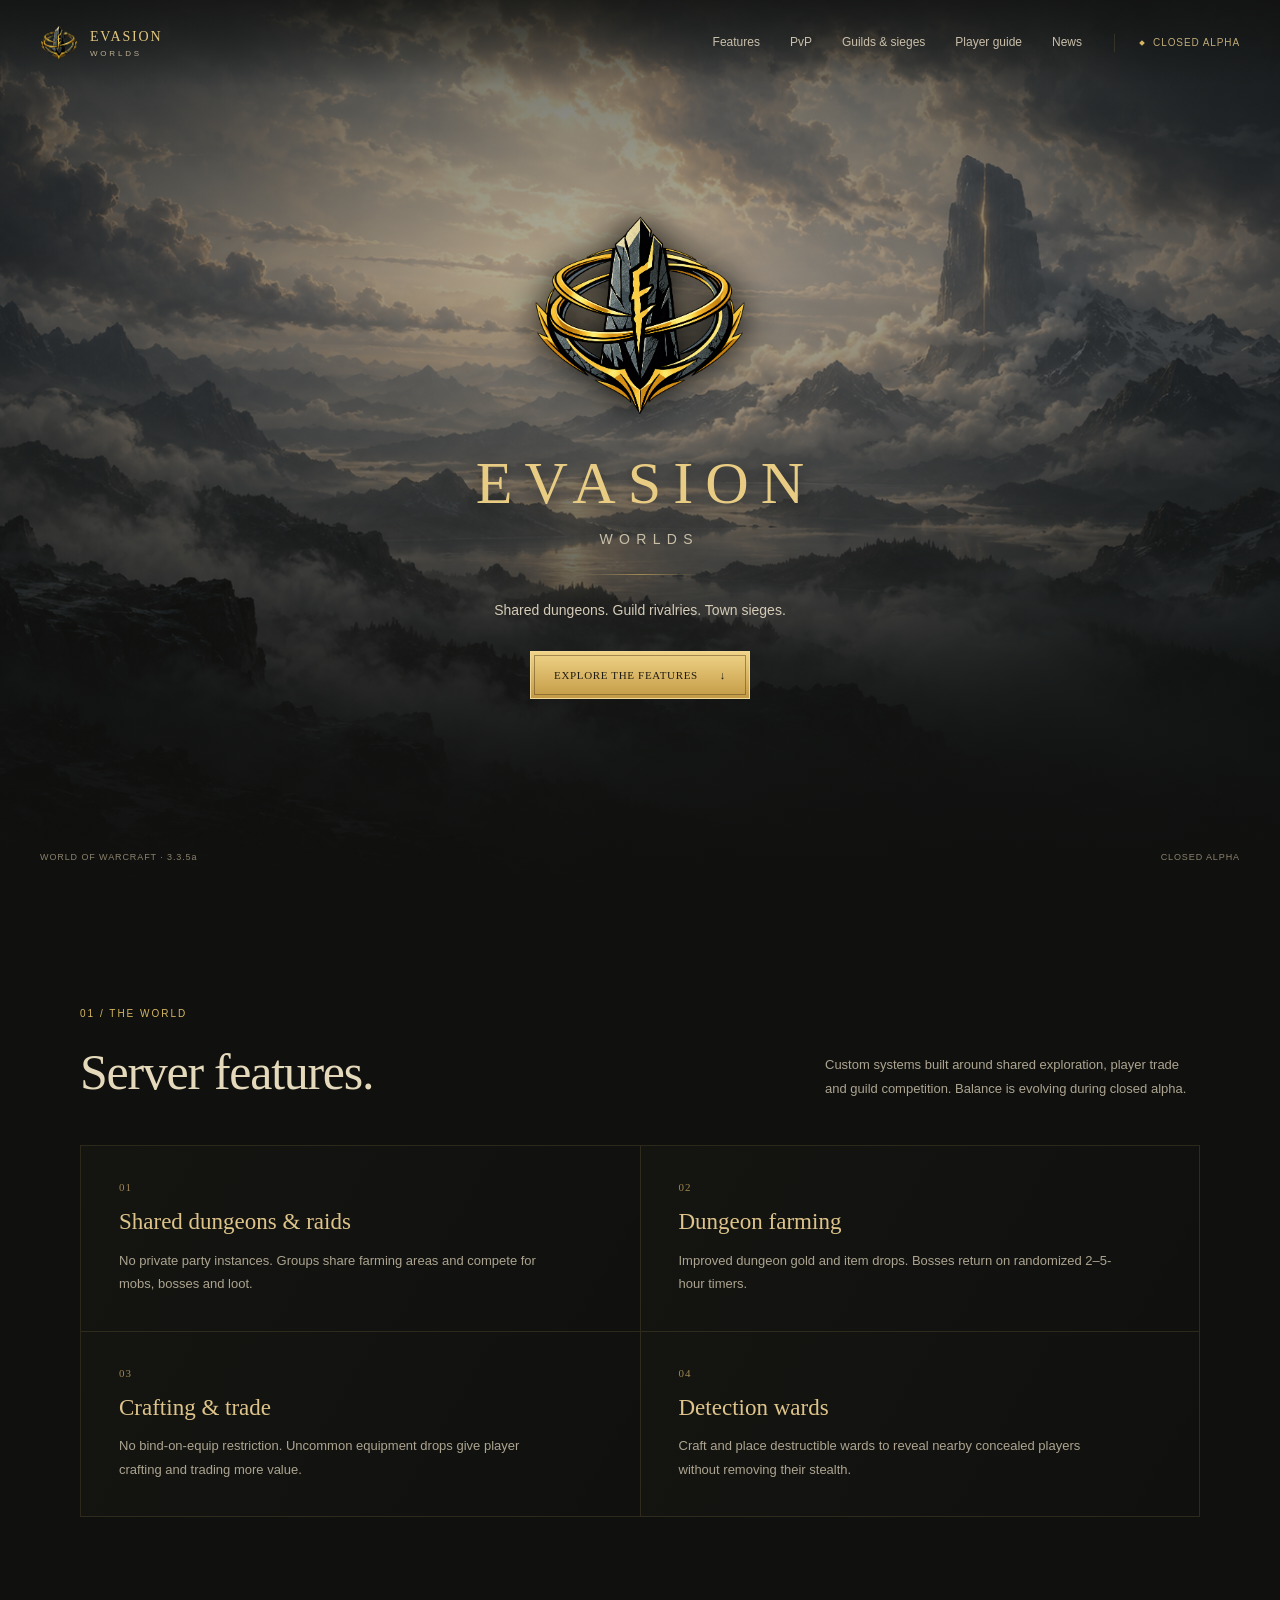
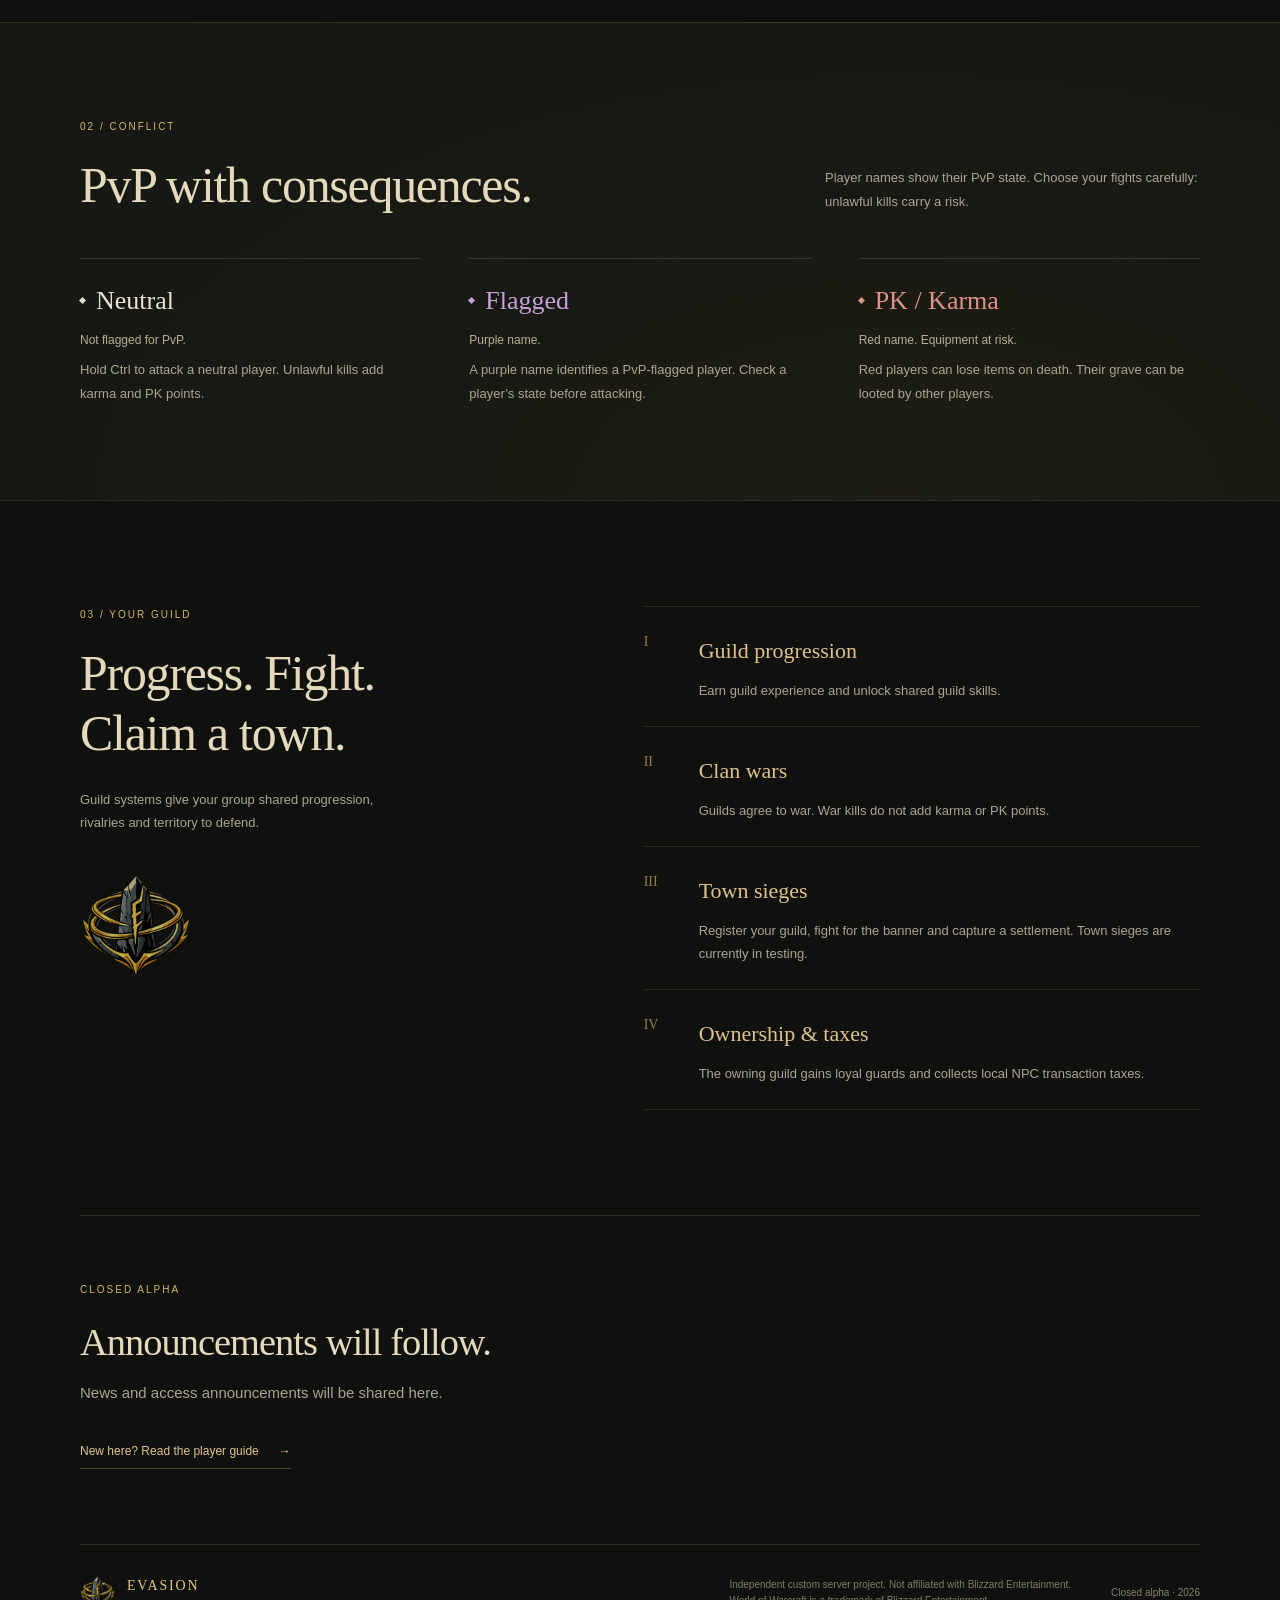
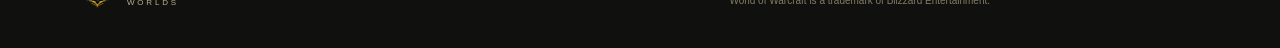
==== commit ed5a4eaa: "Preserve player guide and align its theme" ====
--- a/index.html
+++ b/index.html
@@ -20,7 +20,7 @@
   <header class="site-header">
     <a class="brand" href="#home" aria-label="Evasion Worlds home"><img src="assets/evasion-worlds-mark.png" width="38" height="38" alt=""><span>EVASION <small>WORLDS</small></span></a>
     <button class="menu-toggle" aria-controls="navigation" aria-expanded="false" aria-label="Open navigation">Menu <span aria-hidden="true">☰</span></button>
-    <nav id="navigation" aria-label="Main navigation"><a href="#world">Features</a><a href="#conflict">PvP</a><a href="#guilds">Guilds &amp; sieges</a><a href="#join">News</a></nav>
+    <nav id="navigation" aria-label="Main navigation"><a href="#world">Features</a><a href="#conflict">PvP</a><a href="#guilds">Guilds &amp; sieges</a><a href="guide.html">Player guide</a><a href="#join">News</a></nav>
     <span class="alpha-label"><i aria-hidden="true"></i> Closed alpha</span>
   </header>
   <main id="main">
@@ -35,6 +35,7 @@
       </div>
       <div class="hero-foot"><span>WORLD OF WARCRAFT · 3.3.5a</span><span>CLOSED ALPHA</span></div>
     </section>
+    <span id="progress" aria-hidden="true"></span>
     <section class="section-inner features" id="world" aria-labelledby="features-title">
       <div class="section-heading"><div><p class="eyebrow">01 / The world</p><h2 id="features-title">Server features.</h2></div><p>Custom systems built around shared exploration, player trade and guild competition. Balance is evolving during closed alpha.</p></div>
       <div class="feature-grid">
@@ -65,6 +66,7 @@
     </section>
     <section class="join section-inner" id="join" aria-labelledby="join-title">
       <p class="eyebrow">Closed alpha</p><h2 id="join-title">Announcements will follow.</h2><p>News and access announcements will be shared here.</p>
+      <a class="text-link" href="guide.html">New here? Read the player guide <span aria-hidden="true">→</span></a>
     </section>
   </main>
   <footer class="site-footer section-inner">
--- a/styles.css
+++ b/styles.css
@@ -7,4 +7,5 @@
 .guilds{display:grid;grid-template-columns:1fr 1.2fr;gap:100px}.guild-intro>p:not(.eyebrow){max-width:310px;font-size:13px}.guild-intro img{margin-top:22px;opacity:.75}.guild-systems article{display:flex;align-items:start;gap:25px;padding:24px 0;border-bottom:1px solid var(--line)}.guild-systems article:first-child{border-top:1px solid var(--line)}.system-index{flex:0 0 30px;margin-top:3px;color:#927b49;font:14px Georgia,serif}.guild-systems h3{margin-bottom:8px;color:#dec48b;font-size:22px}.guild-systems p{margin-bottom:0;font-size:13px}.join{padding-block:65px 75px;border-top:1px solid var(--line)}.join h2{font-size:clamp(30px,3vw,42px);margin-bottom:13px}.join>p:last-child{margin-bottom:0;font-size:13px}.site-footer{display:flex;align-items:center;gap:40px;padding-block:30px 38px;border-top:1px solid var(--line)}.site-footer p{margin:0 0 0 auto;font-size:10px;line-height:1.6;color:#827a66}.site-footer>span{white-space:nowrap;color:#8b816b;font-size:10px}
 @media(max-width:900px){:root{--width:calc(100% - 48px)}.site-header{padding-inline:24px;gap:20px}.site-header nav{gap:20px}.alpha-label{display:none}.guilds{gap:55px}.section-heading{gap:35px}.pvp-states{gap:28px}.feature{padding:30px}.site-footer{flex-wrap:wrap;gap:24px}.site-footer p{margin-left:0}}
 @media(max-width:600px){:root{--width:calc(100% - 40px)}.site-header{min-height:75px;padding-inline:20px}.brand span{font-size:12px}.brand img{width:35px}.menu-toggle{display:flex;align-items:center;gap:12px;margin-left:auto;padding:10px;border:0;background:none;color:#d5cbb7;font-size:12px;cursor:pointer}.site-header nav{display:none;position:absolute;top:65px;right:20px;flex-direction:column;gap:18px;min-width:190px;padding:22px;background:#171813f7;border:1px solid var(--line);box-shadow:0 10px 30px #0005}.site-header nav.open{display:flex}.hero{min-height:670px;height:100svh;padding:100px 20px 90px}.hero-mark{width:190px;height:190px;margin-bottom:24px}.hero h1{font-size:clamp(32px,9vw,44px);letter-spacing:.14em}.hero h1 span{font-size:12px}.hero-description{font-size:12px}.hero-foot{left:20px;right:20px;bottom:28px;font-size:8px;letter-spacing:.04em}.hero-foot span:last-child{text-align:right}.features,.guilds,.conflict{padding-block:65px}.section-heading{display:block;margin-bottom:30px}.section-heading>p{margin-top:20px}.feature-grid,.pvp-states,.guilds{grid-template-columns:1fr}.feature{padding:28px}.pvp-states{gap:30px}.guilds{gap:30px}.guild-intro img{display:none}.join{padding-block:50px 60px}.site-footer p{order:3;width:100%}.site-footer>span{margin-left:auto}}
+.text-link{display:inline-flex;align-items:center;gap:20px;margin-top:20px;padding-bottom:6px;color:#dec48b;font-size:12px;border-bottom:1px solid #d5b56455}.text-link:hover{color:#f0d488;border-color:var(--gold)}#progress{display:block;height:0}
 @media(prefers-reduced-motion:reduce){html{scroll-behavior:auto}*,*::before,*::after{transition:none!important}}
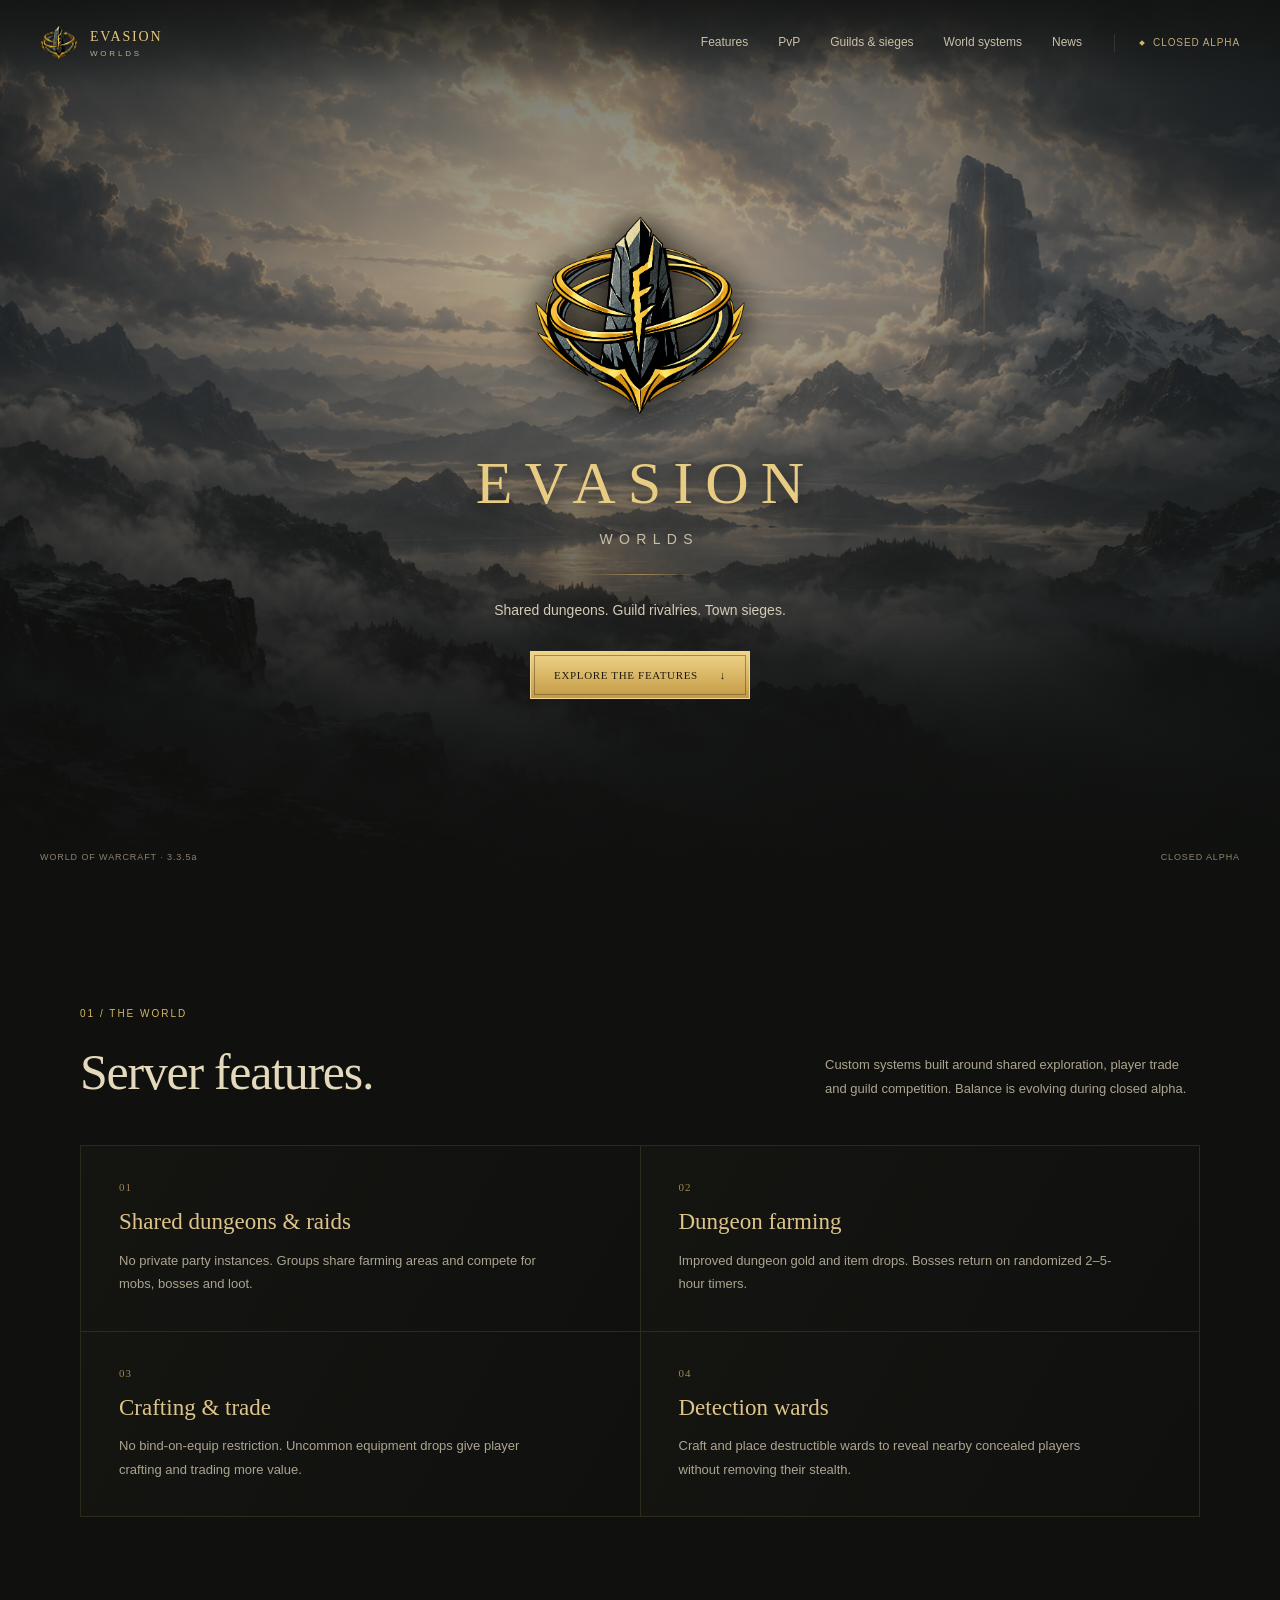
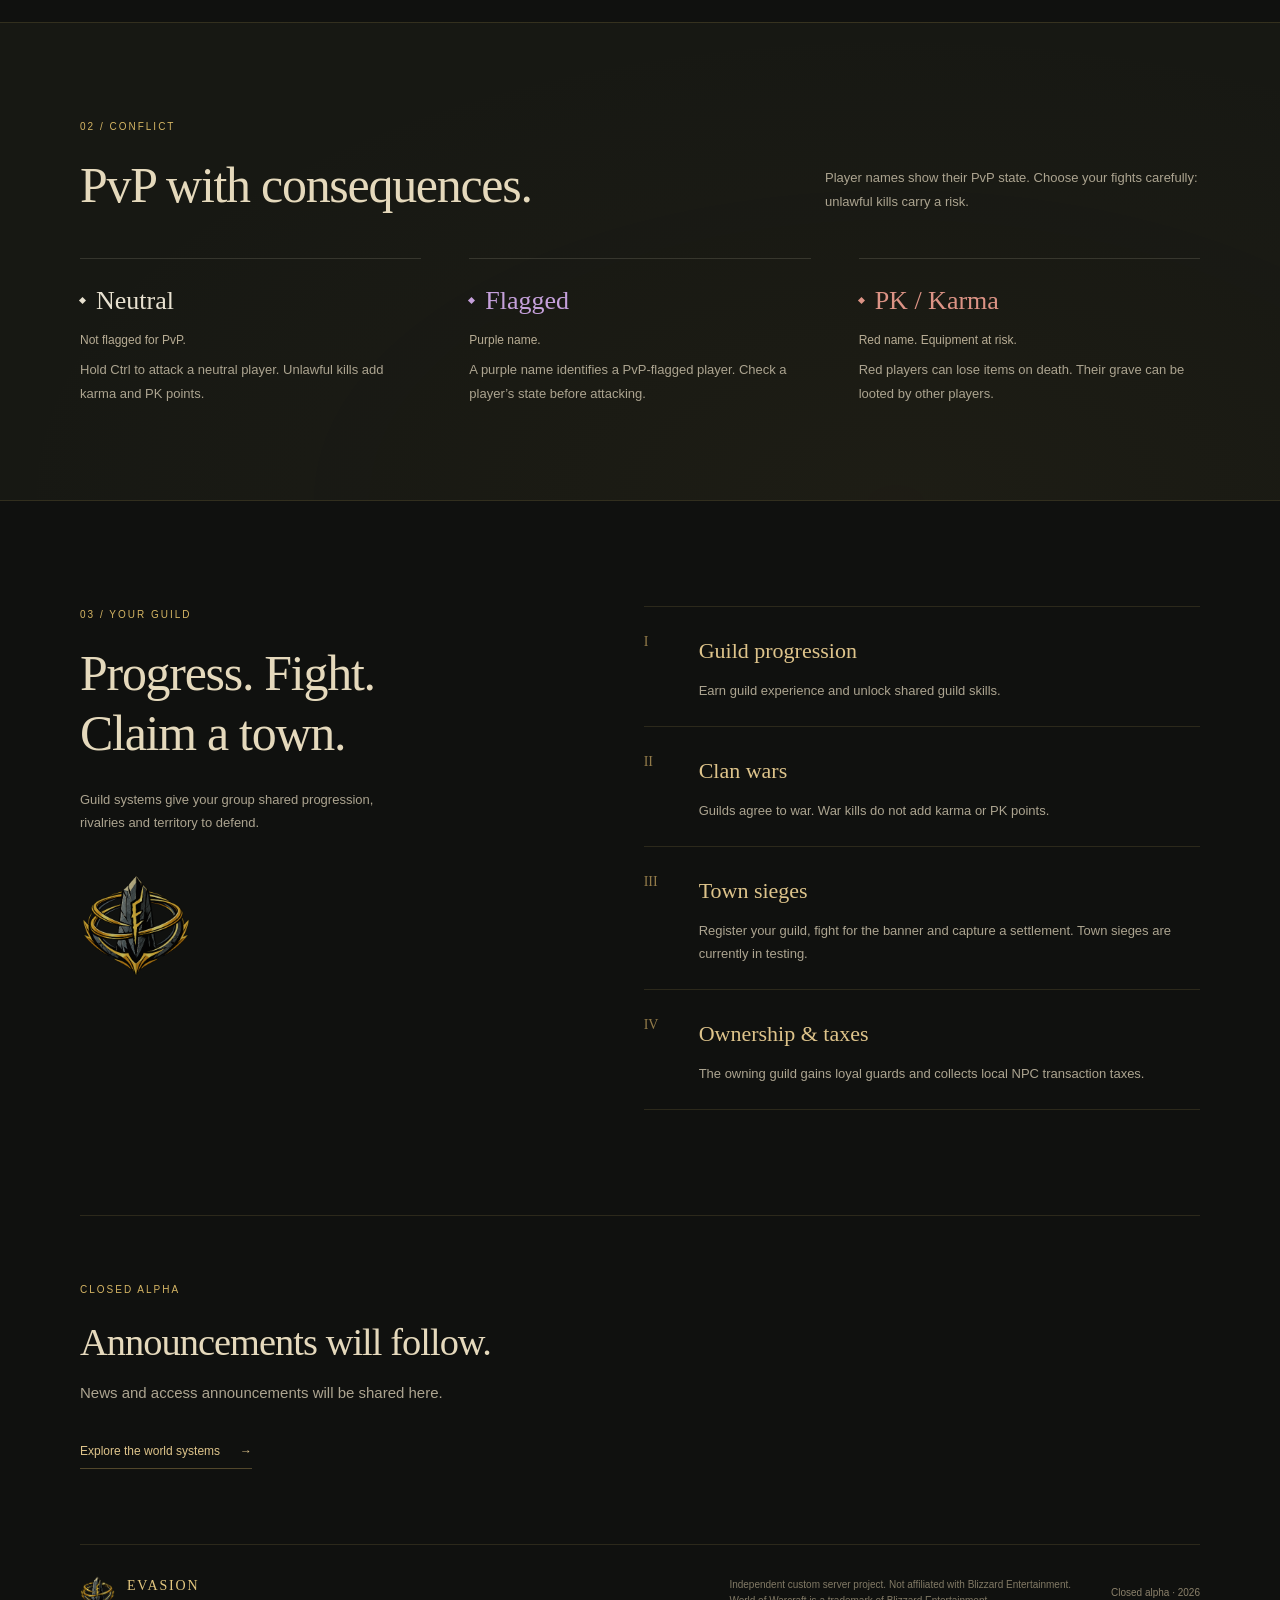
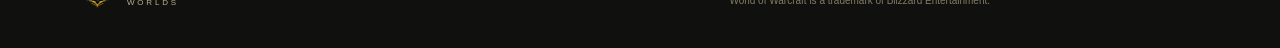
==== commit 4f7fa069: "Present the player guide as world systems" ====
--- a/index.html
+++ b/index.html
@@ -20,7 +20,7 @@
   <header class="site-header">
     <a class="brand" href="#home" aria-label="Evasion Worlds home"><img src="assets/evasion-worlds-mark.png" width="38" height="38" alt=""><span>EVASION <small>WORLDS</small></span></a>
     <button class="menu-toggle" aria-controls="navigation" aria-expanded="false" aria-label="Open navigation">Menu <span aria-hidden="true">☰</span></button>
-    <nav id="navigation" aria-label="Main navigation"><a href="#world">Features</a><a href="#conflict">PvP</a><a href="#guilds">Guilds &amp; sieges</a><a href="guide.html">Player guide</a><a href="#join">News</a></nav>
+    <nav id="navigation" aria-label="Main navigation"><a href="#world">Features</a><a href="#conflict">PvP</a><a href="#guilds">Guilds &amp; sieges</a><a href="guide.html">World systems</a><a href="#join">News</a></nav>
     <span class="alpha-label"><i aria-hidden="true"></i> Closed alpha</span>
   </header>
   <main id="main">
@@ -66,7 +66,7 @@
     </section>
     <section class="join section-inner" id="join" aria-labelledby="join-title">
       <p class="eyebrow">Closed alpha</p><h2 id="join-title">Announcements will follow.</h2><p>News and access announcements will be shared here.</p>
-      <a class="text-link" href="guide.html">New here? Read the player guide <span aria-hidden="true">→</span></a>
+      <a class="text-link" href="guide.html">Explore the world systems <span aria-hidden="true">→</span></a>
     </section>
   </main>
   <footer class="site-footer section-inner">
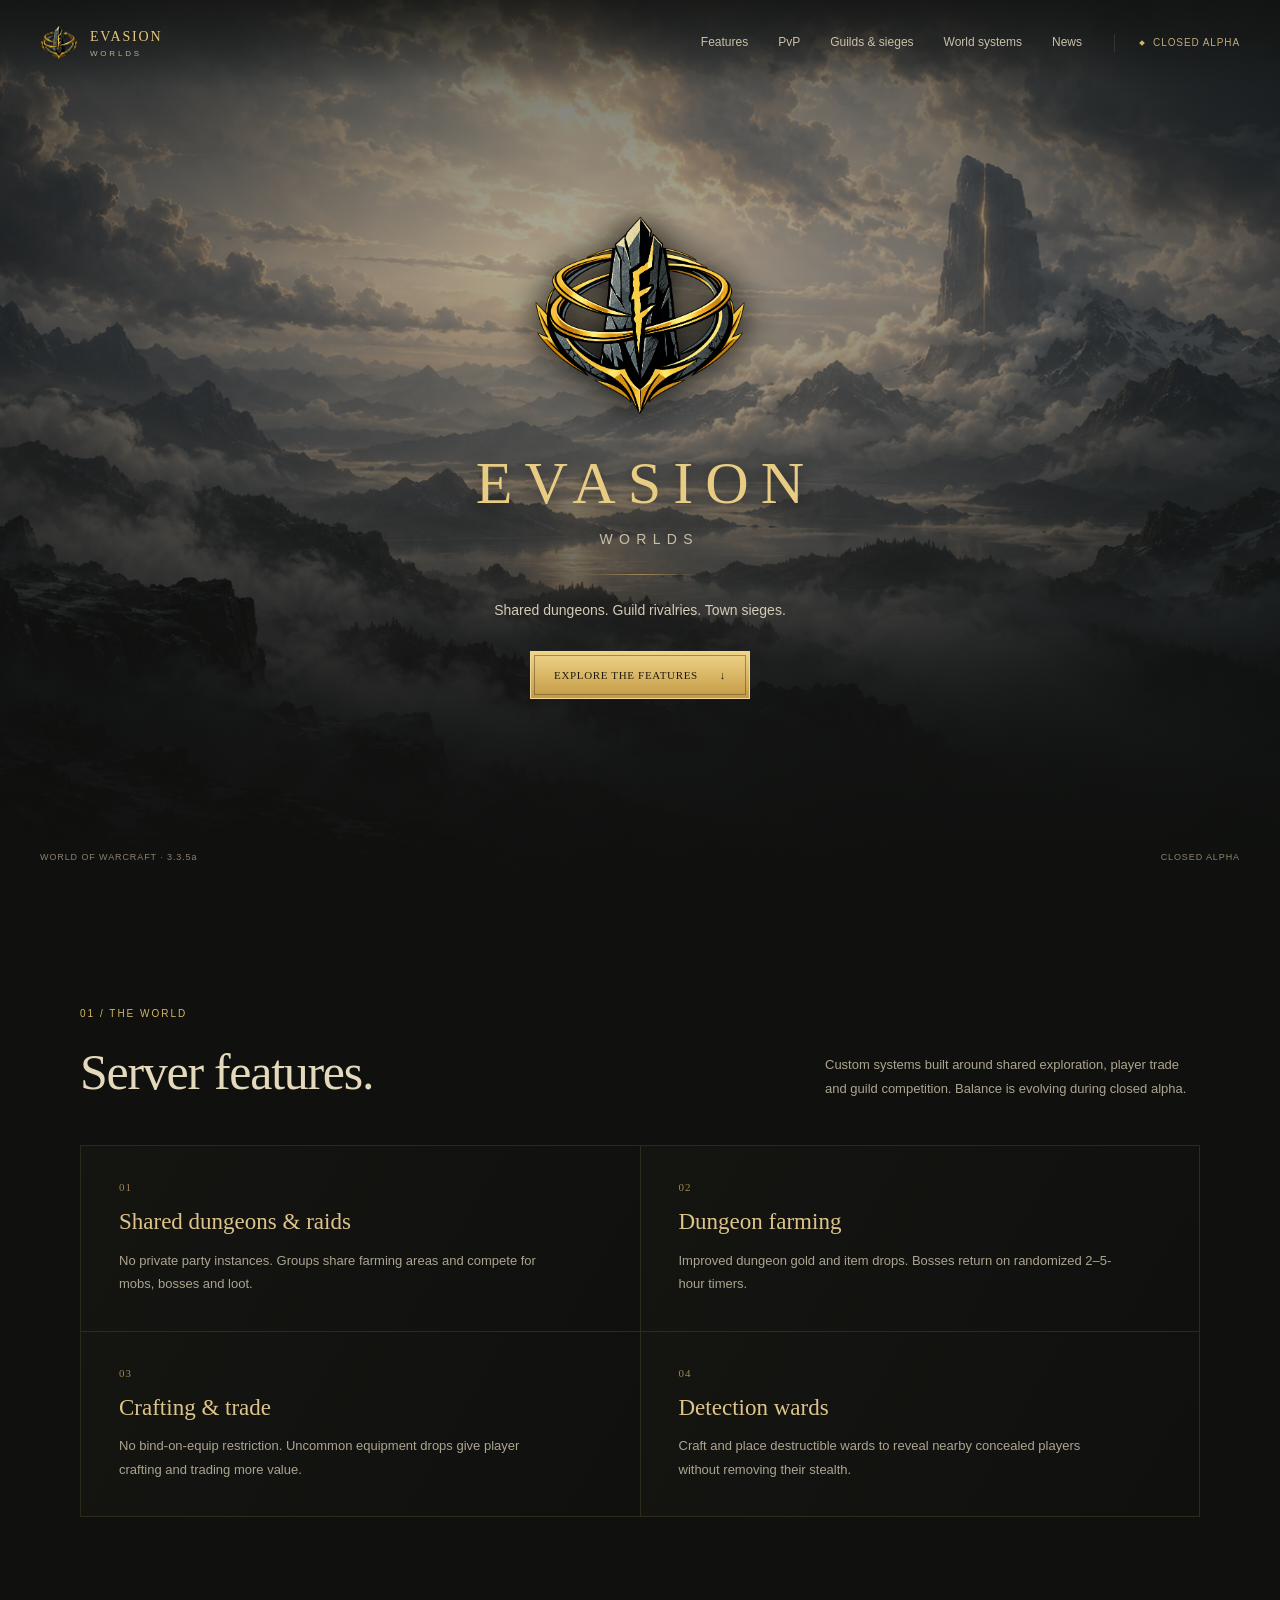
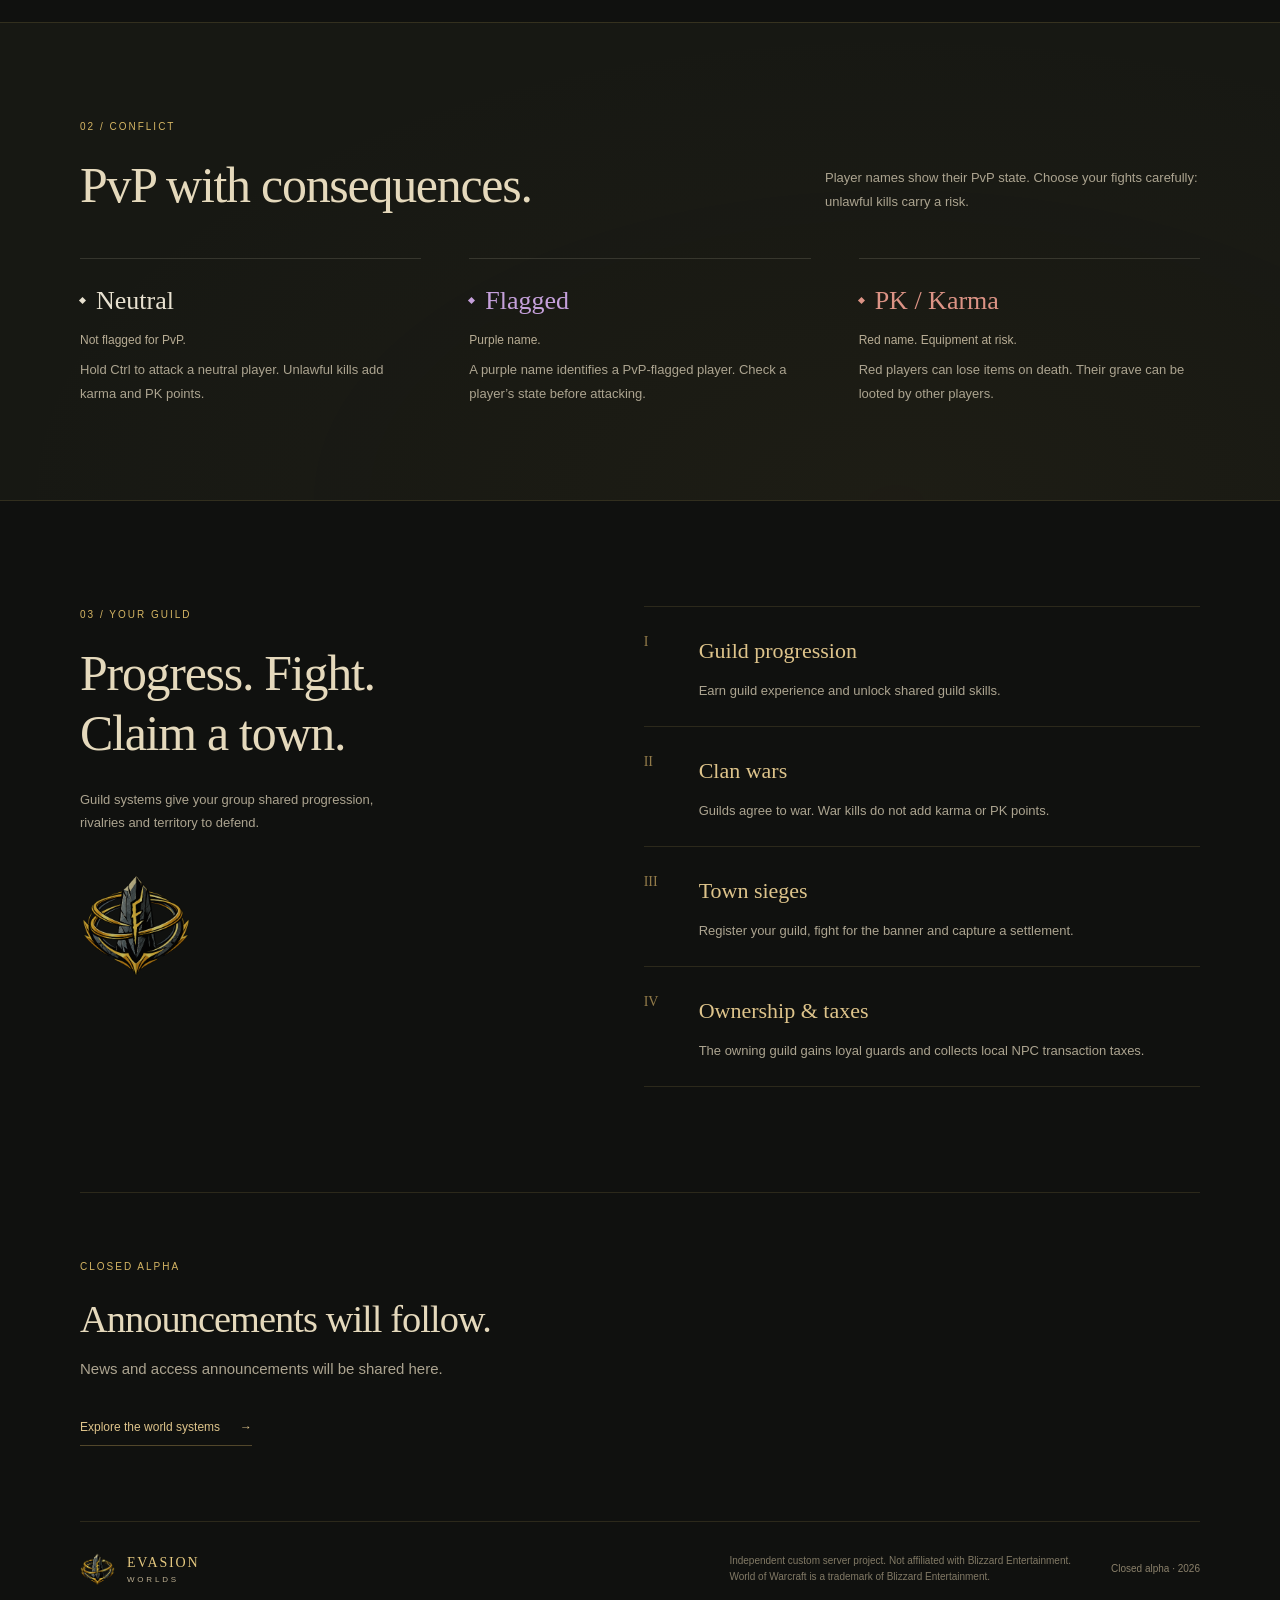
==== commit 3c92e8e0: "Remove testing labels from website features" ====
--- a/index.html
+++ b/index.html
@@ -60,7 +60,7 @@
       <div class="guild-systems">
         <article><span class="system-index">I</span><div><h3>Guild progression</h3><p>Earn guild experience and unlock shared guild skills.</p></div></article>
         <article><span class="system-index">II</span><div><h3>Clan wars</h3><p>Guilds agree to war. War kills do not add karma or PK points.</p></div></article>
-        <article><span class="system-index">III</span><div><h3>Town sieges</h3><p>Register your guild, fight for the banner and capture a settlement. Town sieges are currently in testing.</p></div></article>
+        <article><span class="system-index">III</span><div><h3>Town sieges</h3><p>Register your guild, fight for the banner and capture a settlement.</p></div></article>
         <article><span class="system-index">IV</span><div><h3>Ownership &amp; taxes</h3><p>The owning guild gains loyal guards and collects local NPC transaction taxes.</p></div></article>
       </div>
     </section>
